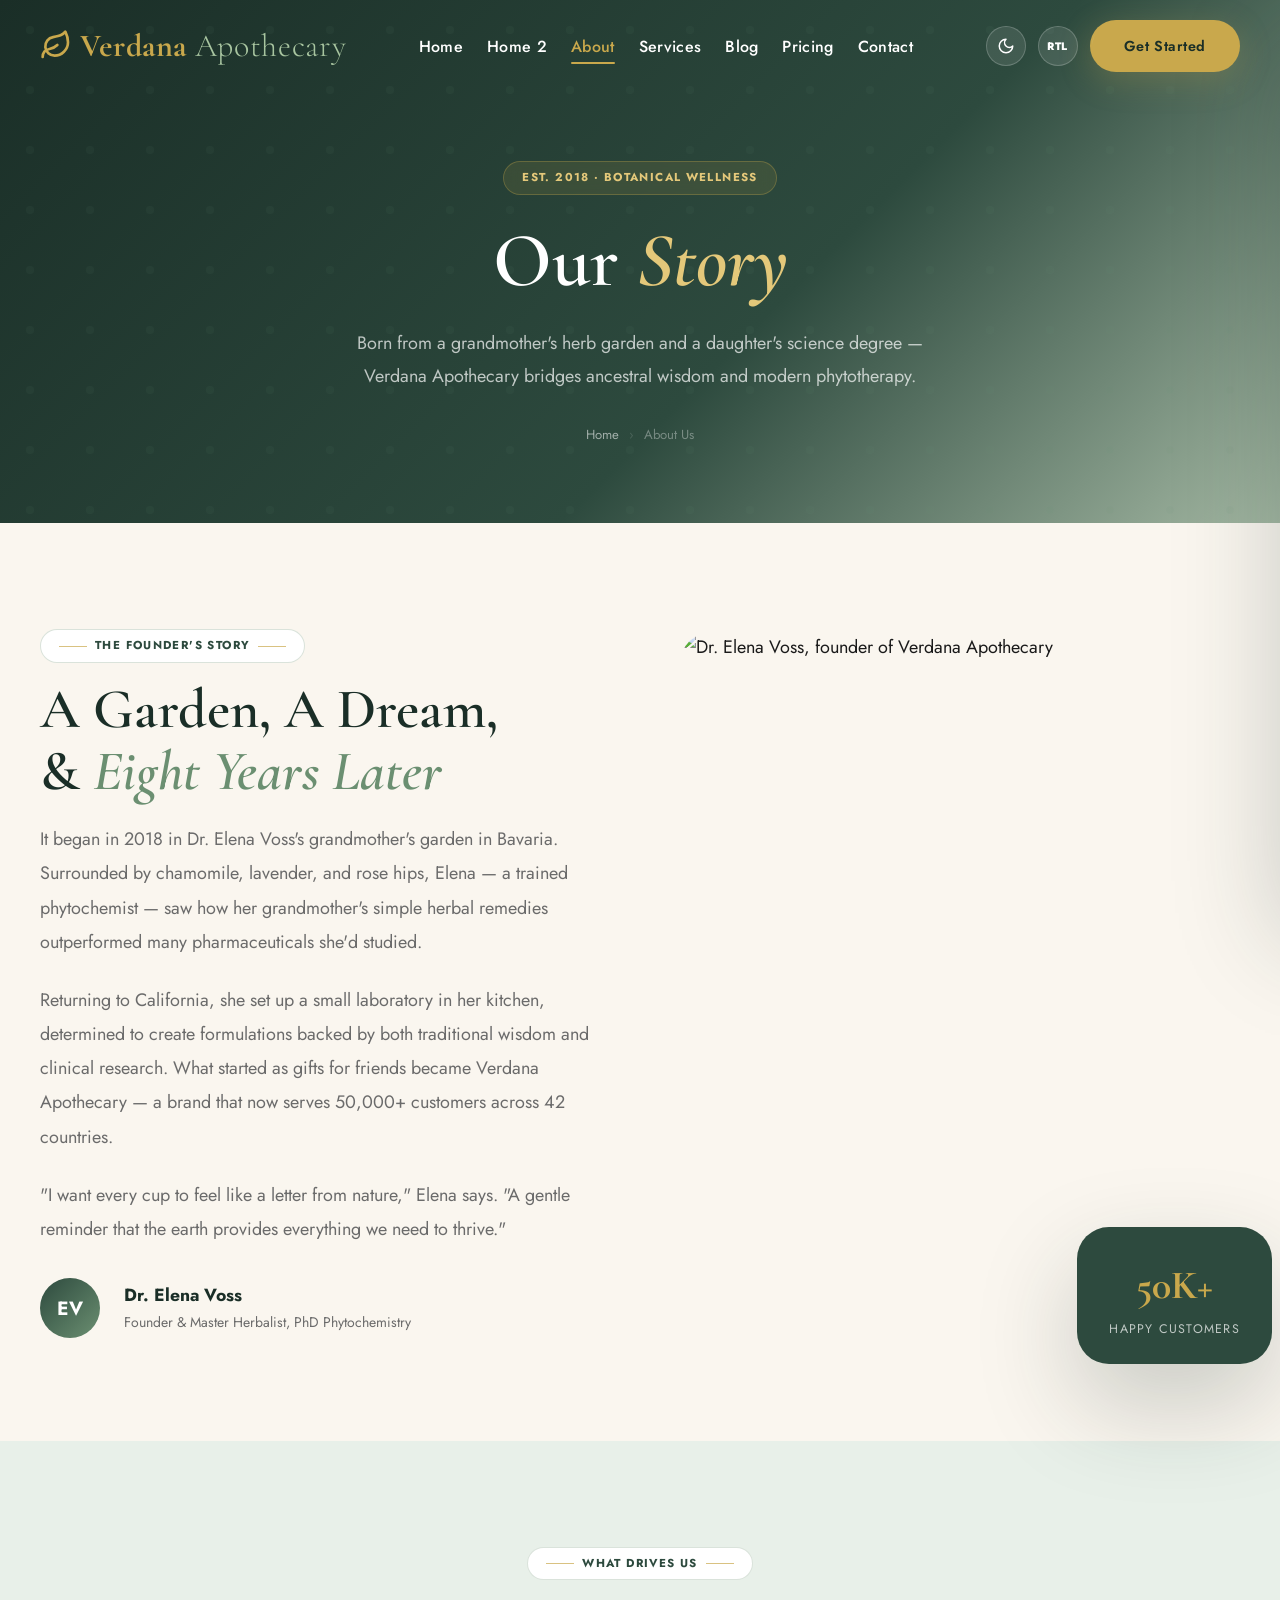
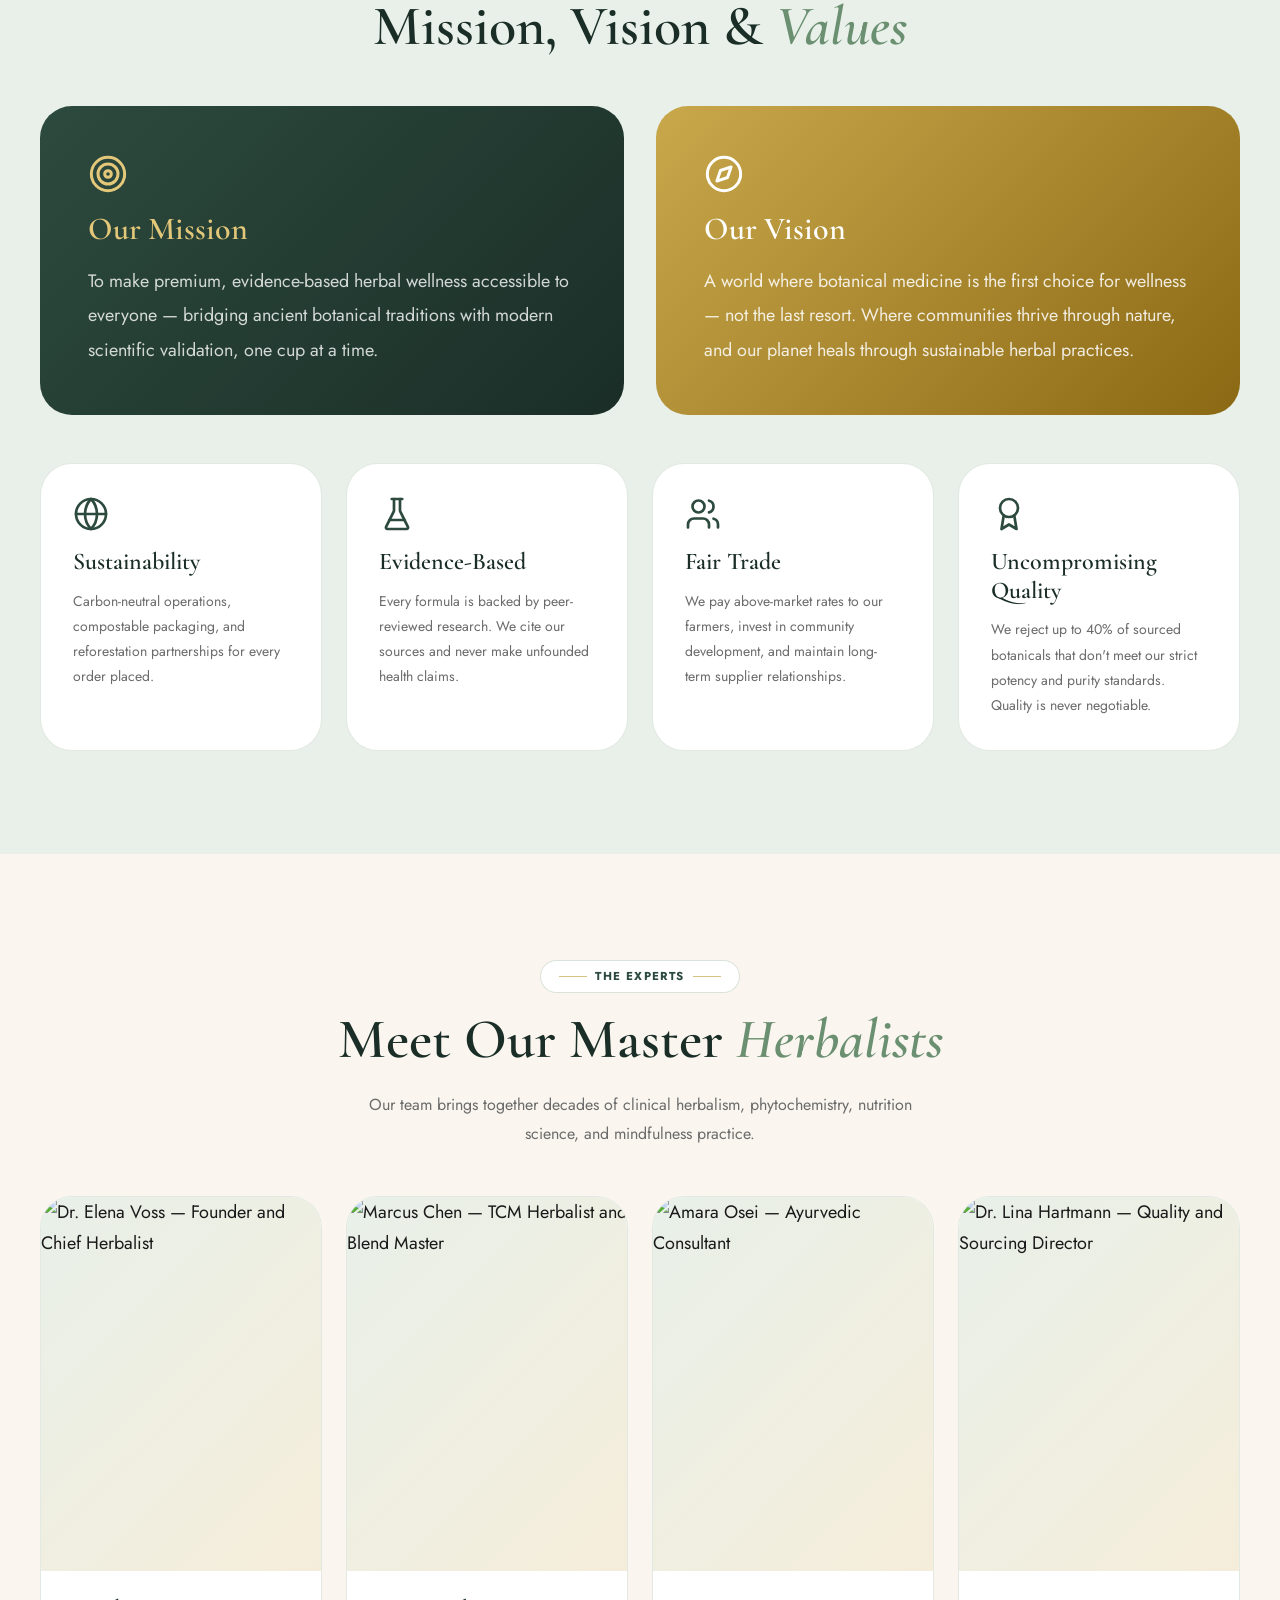
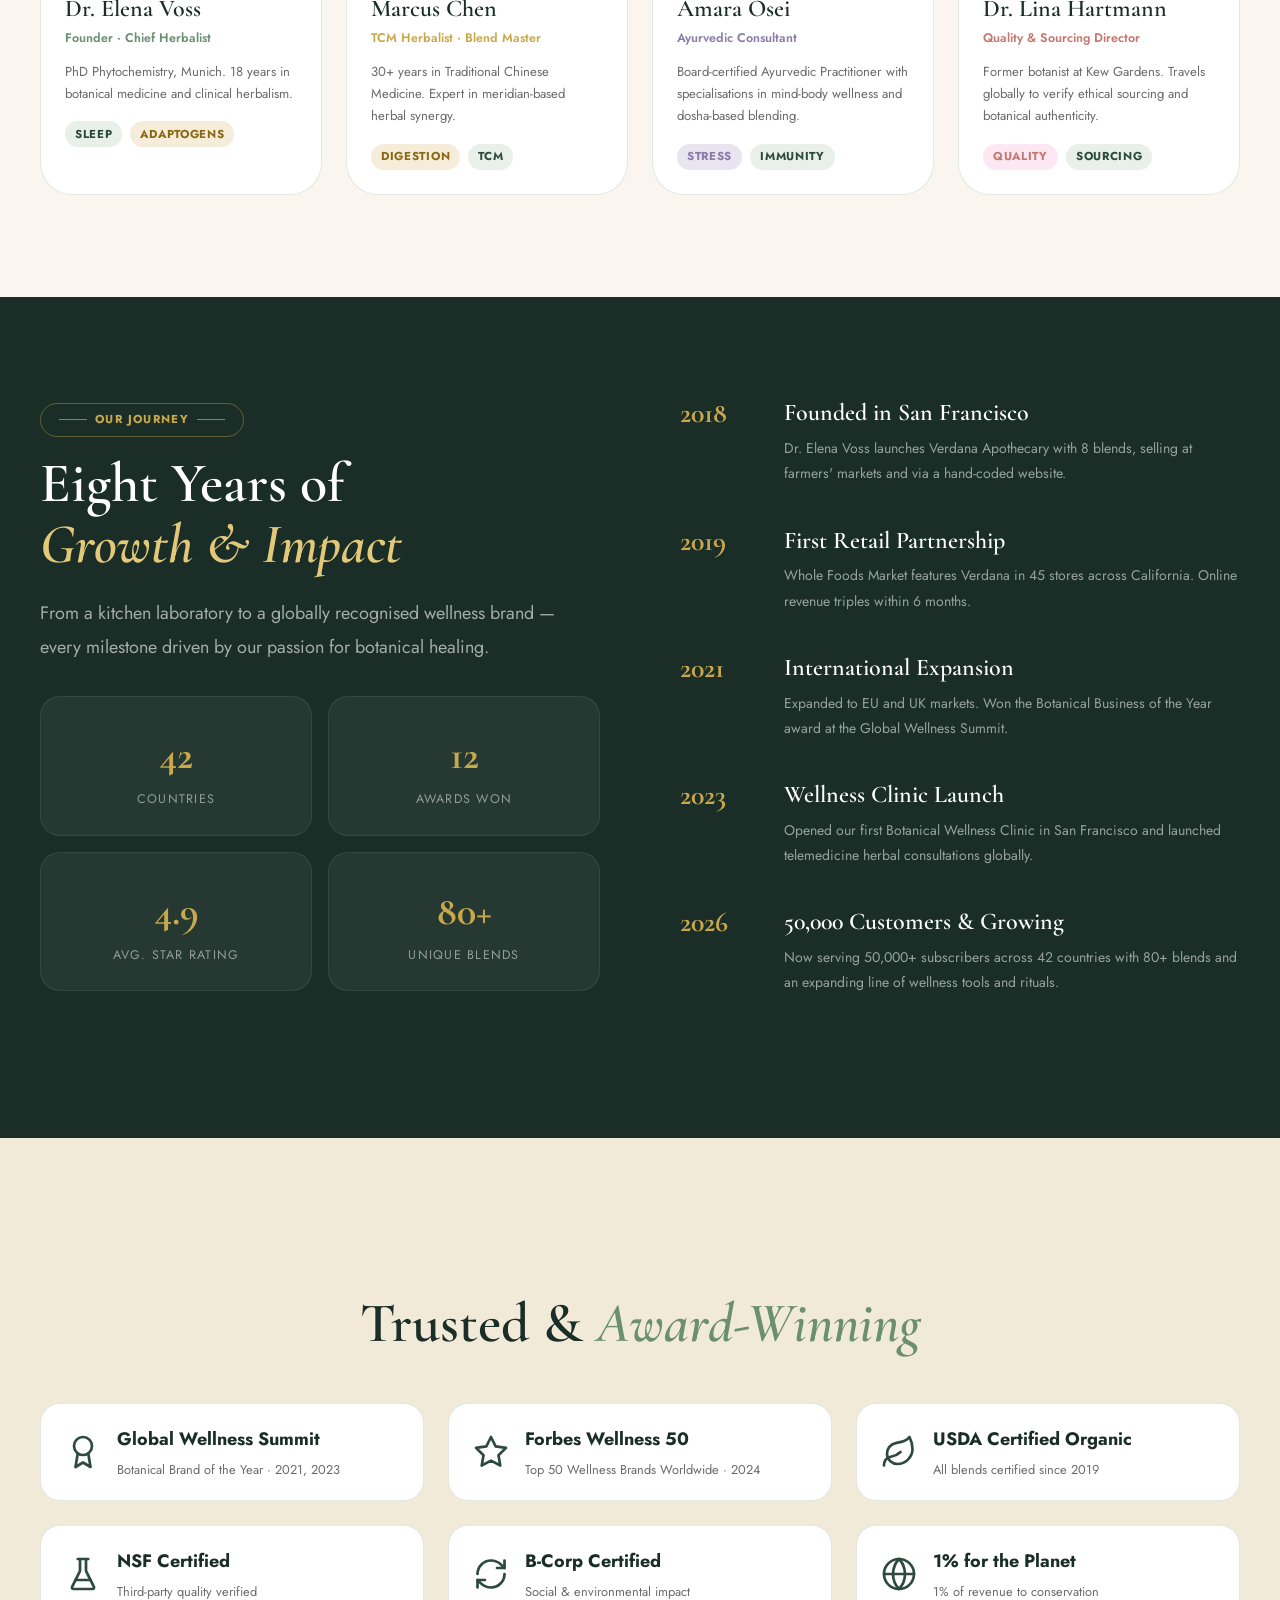
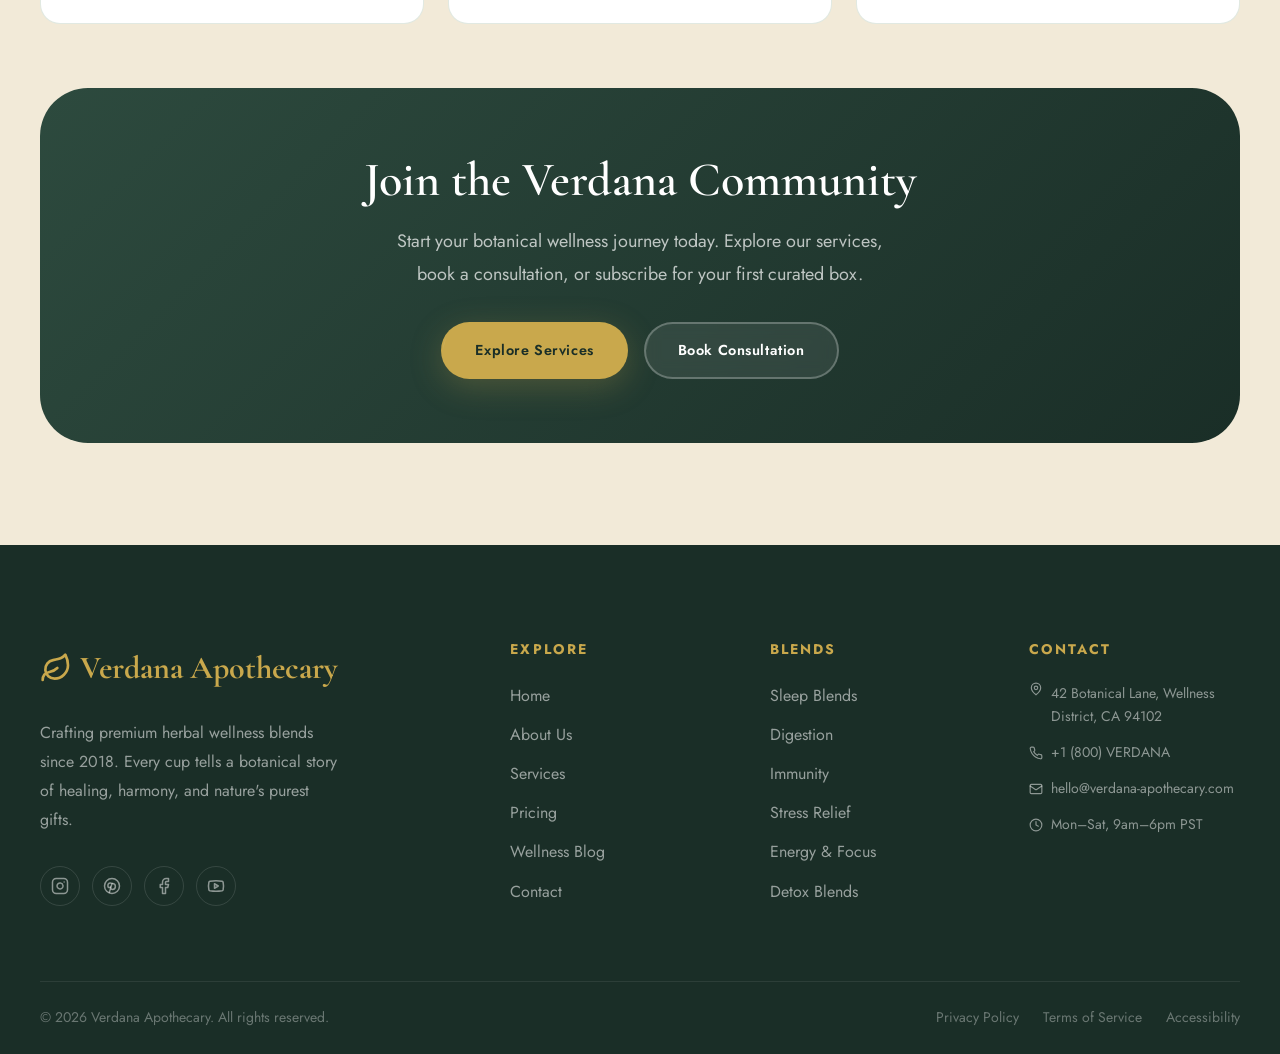
==== about.html @ f1251c32 "first commit" ====
<!DOCTYPE html>
<html lang="en" data-theme="light" dir="ltr">
<head>
  <meta charset="UTF-8" />
  <meta name="viewport" content="width=device-width, initial-scale=1.0" />
  <meta name="description" content="About Verdana Apothecary — Our story, our master herbalists, our mission to bring botanical wellness to every home." />
  <title>About Us — Verdana Apothecary</title>
  <link rel="stylesheet" href="assets/css/main.css" />
  <link rel="icon" href="data:image/svg+xml,%3Csvg xmlns='http://www.w3.org/2000/svg' viewBox='0 0 24 24' fill='none' stroke='%236B8F71' stroke-width='2' stroke-linecap='round' stroke-linejoin='round'%3E%3Cpath d='M11 20A7 7 0 0 1 9.8 6.1C15.5 5 17 4.48 19 2c1 2 2 4.18 2 8 0 5.5-4.78 10-10 10Z'/%3E%3Cpath d='M2 21c0-3 1.85-5.36 5.08-6C9.5 14.52 12 13 13 12'/%3E%3C/svg%3E" />
  <style>
    .team-card{background:var(--bg-card);border-radius:var(--r-xl);overflow:hidden;border:1px solid var(--border-color);transition:all 0.5s ease;}
    .team-card:hover{transform:translateY(-8px);box-shadow:var(--shadow-xl);}
    .team-img{width:100%;aspect-ratio:3/4;object-fit:cover;object-position:top;transition:transform 0.7s ease;background:linear-gradient(135deg,var(--clr-sage-mist),var(--clr-gold-pale));}
    .team-card:hover .team-img{transform:scale(1.04);}
    .award-badge{display:flex;align-items:center;gap:1rem;background:var(--bg-card);border-radius:var(--r-lg);padding:1.25rem 1.5rem;border:1px solid var(--border-color);transition:all 0.3s;}
    .award-badge:hover{border-color:var(--clr-gold);box-shadow:var(--shadow-sm);}
    .timeline-item{display:grid;grid-template-columns:80px 1fr;gap:1.5rem;margin-bottom:2.5rem;align-items:start;}
    .timeline-year{font-family:var(--ff-heading);font-size:1.75rem;font-weight:700;color:var(--clr-gold);line-height:1;}
    .timeline-dot{width:12px;height:12px;border-radius:50%;background:var(--clr-sage);margin-top:0.5rem;flex-shrink:0;}
    .value-card{padding:2rem;border-radius:var(--r-xl);border:1px solid var(--border-color);transition:all 0.4s;background:var(--bg-card);}
    .value-card:hover{border-color:var(--clr-sage);transform:translateY(-4px);box-shadow:var(--shadow-md);}
    .skill-bar-label{display:flex;justify-content:space-between;font-size:0.8rem;font-weight:600;margin-bottom:0.375rem;}
  </style>
</head>
<body>
<div id="navbar-placeholder"></div>

<!-- ═══════════════════════════════════════════
  SECTION 1: PAGE HERO
═══════════════════════════════════════════ -->
<section class="page-hero" aria-label="About us hero">
  <div style="position:absolute;inset:0;background-image:url('https://images.unsplash.com/photo-1441974231531-c6227db76b6e?auto=format&fit=crop&w=1600&q=80');background-size:cover;background-position:center;opacity:0.12;"></div>
  <div class="container" style="position:relative;z-index:1;">
    <div class="hero-badge" style="justify-content:center;margin-bottom:1.5rem;" data-aos>Est. 2018 · Botanical Wellness</div>
    <h1 data-aos data-aos-delay="100">Our <em style="color:var(--clr-gold-light);">Story</em></h1>
    <p style="color:rgba(255,255,255,0.7);max-width:580px;margin:1.5rem auto 0;line-height:1.8;" data-aos data-aos-delay="200">
      Born from a grandmother's herb garden and a daughter's science degree — Verdana Apothecary bridges ancestral wisdom and modern phytotherapy.
    </p>
    <div class="breadcrumb" style="margin-top:2rem;" data-aos data-aos-delay="300">
      <a href="index.html">Home</a>
      <span class="breadcrumb-sep">About Us</span>
    </div>
  </div>
</section>

<!-- ═══════════════════════════════════════════
  SECTION 2: FOUNDER STORY
═══════════════════════════════════════════ -->
<section class="section bg-primary" aria-labelledby="founder-heading">
  <div class="container">
    <div style="display:grid;grid-template-columns:1fr 1fr;gap:5rem;align-items:center;">
      <div data-aos="fade-right">
        <div class="section-label">The Founder's Story</div>
        <h2 class="section-title" id="founder-heading">A Garden, A Dream,<br/>&amp; <em>Eight Years Later</em></h2>
        <p style="color:var(--text-secondary);line-height:1.9;margin-bottom:1.5rem;">
          It began in 2018 in Dr. Elena Voss's grandmother's garden in Bavaria. Surrounded by chamomile, lavender, and rose hips, Elena — a trained phytochemist — saw how her grandmother's simple herbal remedies outperformed many pharmaceuticals she'd studied.
        </p>
        <p style="color:var(--text-secondary);line-height:1.9;margin-bottom:1.5rem;">
          Returning to California, she set up a small laboratory in her kitchen, determined to create formulations backed by both traditional wisdom and clinical research. What started as gifts for friends became Verdana Apothecary — a brand that now serves 50,000+ customers across 42 countries.
        </p>
        <p style="color:var(--text-secondary);line-height:1.9;margin-bottom:2rem;">
          "I want every cup to feel like a letter from nature," Elena says. "A gentle reminder that the earth provides everything we need to thrive."
        </p>
        <div style="display:flex;align-items:center;gap:1.5rem;">
          <div style="width:60px;height:60px;border-radius:50%;background:linear-gradient(135deg,var(--clr-forest),var(--clr-sage));display:flex;align-items:center;justify-content:center;color:#fff;font-weight:700;font-size:1.2rem;flex-shrink:0;">EV</div>
          <div>
            <div style="font-weight:700;font-size:1.1rem;color:var(--text-heading);">Dr. Elena Voss</div>
            <div style="font-size:0.875rem;color:var(--text-secondary);">Founder & Master Herbalist, PhD Phytochemistry</div>
          </div>
        </div>
      </div>
      <div data-aos="fade-left">
        <div style="position:relative;">
          <div class="img-wrapper" style="border-radius:var(--r-xl);aspect-ratio:4/5;overflow:hidden;">
            <img src="https://images.unsplash.com/photo-1464226184884-fa280b87c399?auto=format&fit=crop&w=1000&q=80" alt="Dr. Elena Voss, founder of Verdana Apothecary" style="width:100%;height:100%;object-fit:cover;" loading="lazy" />
          </div>
          <div style="position:absolute;bottom:-2rem;right:-2rem;background:var(--clr-forest);color:#fff;border-radius:var(--r-xl);padding:1.5rem 2rem;box-shadow:var(--shadow-xl);text-align:center;">
            <div style="font-family:var(--ff-heading);font-size:2.5rem;font-weight:700;color:var(--clr-gold);">50K+</div>
            <div style="font-size:0.78rem;letter-spacing:0.1em;text-transform:uppercase;color:rgba(255,255,255,0.7);">Happy Customers</div>
          </div>
        </div>
      </div>
    </div>
  </div>
</section>

<!-- ═══════════════════════════════════════════
  SECTION 3: MISSION, VISION & VALUES
═══════════════════════════════════════════ -->
<section class="section" style="background:var(--clr-sage-mist);" aria-label="Mission vision values">
  <div class="container">
    <div class="text-center mb-12">
      <div class="section-label mx-auto" data-aos>What Drives Us</div>
      <h2 class="section-title" data-aos data-aos-delay="100">Mission, Vision &amp; <em>Values</em></h2>
    </div>
    <div style="display:grid;grid-template-columns:1fr 1fr;gap:2rem;margin-bottom:3rem;">
      <div style="background:linear-gradient(135deg,var(--clr-forest),var(--clr-forest-deep));border-radius:var(--r-xl);padding:3rem;color:#fff;" data-aos="fade-right">
        <div class="award-icon" style="color:var(--clr-gold-light);margin-bottom:1rem;"><svg viewBox="0 0 24 24" fill="none" stroke="currentColor" stroke-width="1.8" stroke-linecap="round" stroke-linejoin="round" aria-hidden="true" style="width:40px;height:40px;"><circle cx="12" cy="12" r="10"/><circle cx="12" cy="12" r="6"/><circle cx="12" cy="12" r="2"/></svg></div>
        <h4 style="color:var(--clr-gold-light);margin-bottom:1rem;">Our Mission</h4>
        <p style="color:rgba(255,255,255,0.8);line-height:1.9;">To make premium, evidence-based herbal wellness accessible to everyone — bridging ancient botanical traditions with modern scientific validation, one cup at a time.</p>
      </div>
      <div style="background:linear-gradient(135deg,var(--clr-gold),var(--clr-earth));border-radius:var(--r-xl);padding:3rem;color:#fff;" data-aos="fade-left">
        <div class="award-icon" style="color:#fff;margin-bottom:1rem;"><svg viewBox="0 0 24 24" fill="none" stroke="currentColor" stroke-width="1.8" stroke-linecap="round" stroke-linejoin="round" aria-hidden="true" style="width:40px;height:40px;"><circle cx="12" cy="12" r="10"/><polygon points="16.24 7.76 14.12 14.12 7.76 16.24 9.88 9.88 16.24 7.76"/></svg></div>
        <h4 style="color:#fff;margin-bottom:1rem;">Our Vision</h4>
        <p style="color:rgba(255,255,255,0.85);line-height:1.9;">A world where botanical medicine is the first choice for wellness — not the last resort. Where communities thrive through nature, and our planet heals through sustainable herbal practices.</p>
      </div>
    </div>
    <div style="display:grid;grid-template-columns:repeat(4,1fr);gap:1.5rem;">
      <div class="value-card" data-aos data-aos-delay="100">
        <div class="value-icon" style="margin-bottom:1rem;"><svg viewBox="0 0 24 24" fill="none" stroke="currentColor" stroke-width="1.8" stroke-linecap="round" stroke-linejoin="round" aria-hidden="true" style="width:36px;height:36px;"><circle cx="12" cy="12" r="10"/><path d="M12 2a14.5 14.5 0 0 0 0 20 14.5 14.5 0 0 0 0-20"/><path d="M2 12h20"/></svg></div>
        <h5 style="margin-bottom:0.75rem;">Sustainability</h5>
        <p style="font-size:0.875rem;color:var(--text-secondary);line-height:1.8;">Carbon-neutral operations, compostable packaging, and reforestation partnerships for every order placed.</p>
      </div>
      <div class="value-card" data-aos data-aos-delay="200">
        <div class="value-icon" style="margin-bottom:1rem;"><svg viewBox="0 0 24 24" fill="none" stroke="currentColor" stroke-width="1.8" stroke-linecap="round" stroke-linejoin="round" aria-hidden="true" style="width:36px;height:36px;"><path d="M10 2v7.527a2 2 0 0 1-.211.896L4.72 20.55a1 1 0 0 0 .9 1.45h12.76a1 1 0 0 0 .9-1.45l-5.069-10.127A2 2 0 0 1 14 9.527V2"/><path d="M8.5 2h7"/><path d="M7 16h10"/></svg></div>
        <h5 style="margin-bottom:0.75rem;">Evidence-Based</h5>
        <p style="font-size:0.875rem;color:var(--text-secondary);line-height:1.8;">Every formula is backed by peer-reviewed research. We cite our sources and never make unfounded health claims.</p>
      </div>
      <div class="value-card" data-aos data-aos-delay="300">
        <div class="value-icon" style="margin-bottom:1rem;"><svg viewBox="0 0 24 24" fill="none" stroke="currentColor" stroke-width="1.8" stroke-linecap="round" stroke-linejoin="round" aria-hidden="true" style="width:36px;height:36px;"><path d="M16 21v-2a4 4 0 0 0-4-4H6a4 4 0 0 0-4 4v2"/><circle cx="9" cy="7" r="4"/><path d="M22 21v-2a4 4 0 0 0-3-3.87"/><path d="M16 3.13a4 4 0 0 1 0 7.75"/></svg></div>
        <h5 style="margin-bottom:0.75rem;">Fair Trade</h5>
        <p style="font-size:0.875rem;color:var(--text-secondary);line-height:1.8;">We pay above-market rates to our farmers, invest in community development, and maintain long-term supplier relationships.</p>
      </div>
      <div class="value-card" data-aos data-aos-delay="400">
        <div class="value-icon" style="margin-bottom:1rem;"><svg viewBox="0 0 24 24" fill="none" stroke="currentColor" stroke-width="1.8" stroke-linecap="round" stroke-linejoin="round" aria-hidden="true" style="width:36px;height:36px;"><circle cx="12" cy="8" r="6"/><path d="M15.477 12.89 17 22l-5-3-5 3 1.523-9.11"/></svg></div>
        <h5 style="margin-bottom:0.75rem;">Uncompromising Quality</h5>
        <p style="font-size:0.875rem;color:var(--text-secondary);line-height:1.8;">We reject up to 40% of sourced botanicals that don't meet our strict potency and purity standards. Quality is never negotiable.</p>
      </div>
    </div>
  </div>
</section>

<!-- ═══════════════════════════════════════════
  SECTION 4: TEAM
═══════════════════════════════════════════ -->
<section class="section bg-primary" aria-label="Our expert team">
  <div class="container">
    <div class="text-center mb-12">
      <div class="section-label mx-auto" data-aos>The Experts</div>
      <h2 class="section-title" data-aos data-aos-delay="100">Meet Our Master <em>Herbalists</em></h2>
      <p class="section-subtitle mx-auto text-center" data-aos data-aos-delay="200">Our team brings together decades of clinical herbalism, phytochemistry, nutrition science, and mindfulness practice.</p>
    </div>
    <div style="display:grid;grid-template-columns:repeat(4,1fr);gap:1.5rem;">
      <article class="team-card" data-aos data-aos-delay="100">
        <img class="team-img" src="https://images.unsplash.com/photo-1580489944761-15a19d654956?auto=format&fit=crop&w=600&q=80" alt="Dr. Elena Voss — Founder and Chief Herbalist" loading="lazy" />
        <div style="padding:1.5rem;">
          <h5 style="margin-bottom:0.25rem;">Dr. Elena Voss</h5>
          <div style="font-size:0.78rem;color:var(--clr-sage);font-weight:600;margin-bottom:0.75rem;">Founder · Chief Herbalist</div>
          <p style="font-size:0.82rem;color:var(--text-secondary);line-height:1.7;">PhD Phytochemistry, Munich. 18 years in botanical medicine and clinical herbalism.</p>
          <div style="display:flex;gap:0.5rem;margin-top:1rem;">
            <span class="badge badge-sage">Sleep</span>
            <span class="badge badge-gold">Adaptogens</span>
          </div>
        </div>
      </article>
      <article class="team-card" data-aos data-aos-delay="200">
        <img class="team-img" src="https://images.unsplash.com/photo-1507003211169-0a1dd7228f2d?auto=format&fit=crop&w=600&q=80" alt="Marcus Chen — TCM Herbalist and Blend Master" loading="lazy" />
        <div style="padding:1.5rem;">
          <h5 style="margin-bottom:0.25rem;">Marcus Chen</h5>
          <div style="font-size:0.78rem;color:var(--clr-gold);font-weight:600;margin-bottom:0.75rem;">TCM Herbalist · Blend Master</div>
          <p style="font-size:0.82rem;color:var(--text-secondary);line-height:1.7;">30+ years in Traditional Chinese Medicine. Expert in meridian-based herbal synergy.</p>
          <div style="display:flex;gap:0.5rem;margin-top:1rem;">
            <span class="badge badge-gold">Digestion</span>
            <span class="badge badge-sage">TCM</span>
          </div>
        </div>
      </article>
      <article class="team-card" data-aos data-aos-delay="300">
        <img class="team-img" src="https://images.unsplash.com/photo-1531123897727-8f129e1688ce?auto=format&fit=crop&w=600&q=80" alt="Amara Osei — Ayurvedic Consultant" loading="lazy" />
        <div style="padding:1.5rem;">
          <h5 style="margin-bottom:0.25rem;">Amara Osei</h5>
          <div style="font-size:0.78rem;color:var(--clr-lavender);font-weight:600;margin-bottom:0.75rem;">Ayurvedic Consultant</div>
          <p style="font-size:0.82rem;color:var(--text-secondary);line-height:1.7;">Board-certified Ayurvedic Practitioner with specialisations in mind-body wellness and dosha-based blending.</p>
          <div style="display:flex;gap:0.5rem;margin-top:1rem;">
            <span class="badge badge-lavender">Stress</span>
            <span class="badge badge-sage">Immunity</span>
          </div>
        </div>
      </article>
      <article class="team-card" data-aos data-aos-delay="400">
        <img class="team-img" src="https://images.unsplash.com/photo-1573497019940-1c28c88b4f3e?auto=format&fit=crop&w=600&q=80" alt="Dr. Lina Hartmann — Quality and Sourcing Director" loading="lazy" />
        <div style="padding:1.5rem;">
          <h5 style="margin-bottom:0.25rem;">Dr. Lina Hartmann</h5>
          <div style="font-size:0.78rem;color:var(--clr-rose);font-weight:600;margin-bottom:0.75rem;">Quality &amp; Sourcing Director</div>
          <p style="font-size:0.82rem;color:var(--text-secondary);line-height:1.7;">Former botanist at Kew Gardens. Travels globally to verify ethical sourcing and botanical authenticity.</p>
          <div style="display:flex;gap:0.5rem;margin-top:1rem;">
            <span class="badge badge-rose">Quality</span>
            <span class="badge badge-sage">Sourcing</span>
          </div>
        </div>
      </article>
    </div>
  </div>
</section>

<!-- ═══════════════════════════════════════════
  SECTION 5: TIMELINE
═══════════════════════════════════════════ -->
<section class="section" style="background:var(--clr-forest-deep);" aria-label="Company timeline">
  <div class="container">
    <div style="display:grid;grid-template-columns:1fr 1fr;gap:5rem;align-items:start;">
      <div>
        <div class="section-label" style="color:var(--clr-gold);" data-aos>Our Journey</div>
        <h2 class="section-title" style="color:#fff;" data-aos data-aos-delay="100">Eight Years of<br/><em style="color:var(--clr-gold-light);">Growth &amp; Impact</em></h2>
        <p style="color:rgba(255,255,255,0.6);line-height:1.9;margin-bottom:2rem;" data-aos data-aos-delay="200">From a kitchen laboratory to a globally recognised wellness brand — every milestone driven by our passion for botanical healing.</p>
        <div style="display:grid;grid-template-columns:1fr 1fr;gap:1rem;" data-aos data-aos-delay="300">
          <div style="text-align:center;background:rgba(255,255,255,0.05);border:1px solid rgba(255,255,255,0.08);border-radius:var(--r-lg);padding:1.5rem;">
            <div style="font-family:var(--ff-heading);font-size:2.5rem;color:var(--clr-gold);font-weight:700;">42</div>
            <div style="font-size:0.78rem;color:rgba(255,255,255,0.5);letter-spacing:0.1em;text-transform:uppercase;">Countries</div>
          </div>
          <div style="text-align:center;background:rgba(255,255,255,0.05);border:1px solid rgba(255,255,255,0.08);border-radius:var(--r-lg);padding:1.5rem;">
            <div style="font-family:var(--ff-heading);font-size:2.5rem;color:var(--clr-gold);font-weight:700;">12</div>
            <div style="font-size:0.78rem;color:rgba(255,255,255,0.5);letter-spacing:0.1em;text-transform:uppercase;">Awards Won</div>
          </div>
          <div style="text-align:center;background:rgba(255,255,255,0.05);border:1px solid rgba(255,255,255,0.08);border-radius:var(--r-lg);padding:1.5rem;">
            <div style="font-family:var(--ff-heading);font-size:2.5rem;color:var(--clr-gold);font-weight:700;">4.9</div>
            <div style="font-size:0.78rem;color:rgba(255,255,255,0.5);letter-spacing:0.1em;text-transform:uppercase;">Avg. Star Rating</div>
          </div>
          <div style="text-align:center;background:rgba(255,255,255,0.05);border:1px solid rgba(255,255,255,0.08);border-radius:var(--r-lg);padding:1.5rem;">
            <div style="font-family:var(--ff-heading);font-size:2.5rem;color:var(--clr-gold);font-weight:700;">80+</div>
            <div style="font-size:0.78rem;color:rgba(255,255,255,0.5);letter-spacing:0.1em;text-transform:uppercase;">Unique Blends</div>
          </div>
        </div>
      </div>
      <div data-aos="fade-left">
        <div class="timeline-item">
          <div><div class="timeline-year">2018</div></div>
          <div>
            <h5 style="color:#fff;margin-bottom:0.5rem;">Founded in San Francisco</h5>
            <p style="font-size:0.875rem;color:rgba(255,255,255,0.55);line-height:1.8;">Dr. Elena Voss launches Verdana Apothecary with 8 blends, selling at farmers' markets and via a hand-coded website.</p>
          </div>
        </div>
        <div class="timeline-item">
          <div><div class="timeline-year">2019</div></div>
          <div>
            <h5 style="color:#fff;margin-bottom:0.5rem;">First Retail Partnership</h5>
            <p style="font-size:0.875rem;color:rgba(255,255,255,0.55);line-height:1.8;">Whole Foods Market features Verdana in 45 stores across California. Online revenue triples within 6 months.</p>
          </div>
        </div>
        <div class="timeline-item">
          <div><div class="timeline-year">2021</div></div>
          <div>
            <h5 style="color:#fff;margin-bottom:0.5rem;">International Expansion</h5>
            <p style="font-size:0.875rem;color:rgba(255,255,255,0.55);line-height:1.8;">Expanded to EU and UK markets. Won the Botanical Business of the Year award at the Global Wellness Summit.</p>
          </div>
        </div>
        <div class="timeline-item">
          <div><div class="timeline-year">2023</div></div>
          <div>
            <h5 style="color:#fff;margin-bottom:0.5rem;">Wellness Clinic Launch</h5>
            <p style="font-size:0.875rem;color:rgba(255,255,255,0.55);line-height:1.8;">Opened our first Botanical Wellness Clinic in San Francisco and launched telemedicine herbal consultations globally.</p>
          </div>
        </div>
        <div class="timeline-item">
          <div><div class="timeline-year">2026</div></div>
          <div>
            <h5 style="color:#fff;margin-bottom:0.5rem;">50,000 Customers &amp; Growing</h5>
            <p style="font-size:0.875rem;color:rgba(255,255,255,0.55);line-height:1.8;">Now serving 50,000+ subscribers across 42 countries with 80+ blends and an expanding line of wellness tools and rituals.</p>
          </div>
        </div>
      </div>
    </div>
  </div>
</section>

<!-- ═══════════════════════════════════════════
  SECTION 6: AWARDS + CTA
═══════════════════════════════════════════ -->
<section class="section" style="background:var(--bg-secondary);" aria-label="Awards and call to action">
  <div class="container">
    <div class="text-center mb-12">
      <div class="section-label mx-auto" data-aos>Recognition</div>
      <h2 class="section-title" data-aos data-aos-delay="100">Trusted &amp; <em>Award-Winning</em></h2>
    </div>
    <div style="display:grid;grid-template-columns:repeat(3,1fr);gap:1.5rem;margin-bottom:4rem;">
      <div class="award-badge" data-aos data-aos-delay="100">
        <div class="award-icon" style="flex-shrink:0;"><svg viewBox="0 0 24 24" fill="none" stroke="currentColor" stroke-width="1.8" stroke-linecap="round" stroke-linejoin="round" aria-hidden="true"><circle cx="12" cy="8" r="6"/><path d="M15.477 12.89 17 22l-5-3-5 3 1.523-9.11"/></svg></div>
        <div>
          <div style="font-weight:700;color:var(--text-heading);margin-bottom:0.25rem;">Global Wellness Summit</div>
          <div style="font-size:0.8rem;color:var(--text-secondary);">Botanical Brand of the Year · 2021, 2023</div>
        </div>
      </div>
      <div class="award-badge" data-aos data-aos-delay="200">
        <div class="award-icon" style="flex-shrink:0;"><svg viewBox="0 0 24 24" fill="none" stroke="currentColor" stroke-width="1.8" stroke-linecap="round" stroke-linejoin="round" aria-hidden="true"><polygon points="12 2 15.09 8.26 22 9.27 17 14.14 18.18 21.02 12 17.77 5.82 21.02 7 14.14 2 9.27 8.91 8.26 12 2"/></svg></div>
        <div>
          <div style="font-weight:700;color:var(--text-heading);margin-bottom:0.25rem;">Forbes Wellness 50</div>
          <div style="font-size:0.8rem;color:var(--text-secondary);">Top 50 Wellness Brands Worldwide · 2024</div>
        </div>
      </div>
      <div class="award-badge" data-aos data-aos-delay="300">
        <div class="award-icon" style="flex-shrink:0;"><svg viewBox="0 0 24 24" fill="none" stroke="currentColor" stroke-width="1.8" stroke-linecap="round" stroke-linejoin="round" aria-hidden="true"><path d="M11 20A7 7 0 0 1 9.8 6.1C15.5 5 17 4.48 19 2c1 2 2 4.18 2 8 0 5.5-4.78 10-10 10Z"/><path d="M2 21c0-3 1.85-5.36 5.08-6C9.5 14.52 12 13 13 12"/></svg></div>
        <div>
          <div style="font-weight:700;color:var(--text-heading);margin-bottom:0.25rem;">USDA Certified Organic</div>
          <div style="font-size:0.8rem;color:var(--text-secondary);">All blends certified since 2019</div>
        </div>
      </div>
      <div class="award-badge" data-aos data-aos-delay="100">
        <div class="award-icon" style="flex-shrink:0;"><svg viewBox="0 0 24 24" fill="none" stroke="currentColor" stroke-width="1.8" stroke-linecap="round" stroke-linejoin="round" aria-hidden="true"><path d="M10 2v7.527a2 2 0 0 1-.211.896L4.72 20.55a1 1 0 0 0 .9 1.45h12.76a1 1 0 0 0 .9-1.45l-5.069-10.127A2 2 0 0 1 14 9.527V2"/><path d="M8.5 2h7"/><path d="M7 16h10"/></svg></div>
        <div>
          <div style="font-weight:700;color:var(--text-heading);margin-bottom:0.25rem;">NSF Certified</div>
          <div style="font-size:0.8rem;color:var(--text-secondary);">Third-party quality verified</div>
        </div>
      </div>
      <div class="award-badge" data-aos data-aos-delay="200">
        <div class="award-icon" style="flex-shrink:0;"><svg viewBox="0 0 24 24" fill="none" stroke="currentColor" stroke-width="1.8" stroke-linecap="round" stroke-linejoin="round" aria-hidden="true"><path d="M3 12a9 9 0 0 1 9-9 9.75 9.75 0 0 1 6.74 2.74L21 8"/><path d="M21 3v5h-5"/><path d="M21 12a9 9 0 0 1-9 9 9.75 9.75 0 0 1-6.74-2.74L3 16"/><path d="M8 16H3v5"/></svg></div>
        <div>
          <div style="font-weight:700;color:var(--text-heading);margin-bottom:0.25rem;">B-Corp Certified</div>
          <div style="font-size:0.8rem;color:var(--text-secondary);">Social &amp; environmental impact</div>
        </div>
      </div>
      <div class="award-badge" data-aos data-aos-delay="300">
        <div class="award-icon" style="flex-shrink:0;"><svg viewBox="0 0 24 24" fill="none" stroke="currentColor" stroke-width="1.8" stroke-linecap="round" stroke-linejoin="round" aria-hidden="true"><circle cx="12" cy="12" r="10"/><path d="M12 2a14.5 14.5 0 0 0 0 20 14.5 14.5 0 0 0 0-20"/><path d="M2 12h20"/></svg></div>
        <div>
          <div style="font-weight:700;color:var(--text-heading);margin-bottom:0.25rem;">1% for the Planet</div>
          <div style="font-size:0.8rem;color:var(--text-secondary);">1% of revenue to conservation</div>
        </div>
      </div>
    </div>
    <div style="background:linear-gradient(135deg,var(--clr-forest),var(--clr-forest-deep));border-radius:var(--r-2xl);padding:clamp(2.5rem,5vw,4rem);text-align:center;color:#fff;" data-aos>
      <h2 style="font-family:var(--ff-heading);font-size:clamp(1.8rem,4vw,3rem);color:#fff;margin-bottom:1rem;">Join the Verdana Community</h2>
      <p style="color:rgba(255,255,255,0.7);max-width:520px;margin:0 auto 2rem;line-height:1.8;">Start your botanical wellness journey today. Explore our services, book a consultation, or subscribe for your first curated box.</p>
      <div style="display:flex;gap:1rem;justify-content:center;flex-wrap:wrap;">
        <a href="services.html" class="btn btn-gold btn-lg">Explore Services</a>
        <a href="contact.html"  class="btn btn-ghost btn-lg">Book Consultation</a>
      </div>
    </div>
  </div>
</section>

<div id="footer-placeholder"></div>
<script src="assets/js/components.js"></script>
<script src="assets/js/main.js"></script>
<style>
  @media(max-width:768px){
    [style*="grid-template-columns:1fr 1fr"],[style*="grid-template-columns:repeat(4"],[style*="grid-template-columns:repeat(3"]{display:block!important;}
    [style*="grid-template-columns:1fr 1fr"]>div,[style*="grid-template-columns:repeat(4"]>div,[style*="grid-template-columns:repeat(3"]>div,[style*="grid-template-columns:repeat(4"]>article{margin-bottom:1.5rem;}
    [style*="grid-template-columns:1fr 1fr"]>:last-child,[style*="grid-template-columns:repeat(4"]>:last-child,[style*="grid-template-columns:repeat(3"]>:last-child{margin-bottom:0;}
  }
</style>
</body>
</html>
---- assets/css/main.css ----
/* ============================================================
   VERDANA APOTHECARY — Global Design System
   Organic Luxury · Botanical · Calm · Modern · Elegant
   ============================================================ */

@import url('https://fonts.googleapis.com/css2?family=Cormorant+Garamond:ital,wght@0,300;0,400;0,500;0,600;0,700;1,300;1,400;1,500&family=Jost:wght@300;400;500;600;700&family=Playfair+Display:ital,wght@0,400;0,600;0,700;1,400;1,600&display=swap');

/* ─── CSS VARIABLES ─── */
:root {
  /* Brand Colors */
  --clr-forest:      #2D4A3E;
  --clr-forest-deep: #1A2E27;
  --clr-sage:        #6B8F71;
  --clr-sage-light:  #A8C5A0;
  --clr-sage-mist:   #E8F0E9;
  --clr-gold:        #C9A84C;
  --clr-gold-light:  #E4C87A;
  --clr-gold-pale:   #F5EDDA;
  --clr-cream:       #FAF6EF;
  --clr-warm:        #F2EAD8;
  --clr-earth:       #8B6914;
  --clr-lavender:    #8B7BA8;
  --clr-rose:        #C4786E;
  --clr-bark:        #6B4C2A;

  /* Neutrals */
  --clr-dark:        #1A1A1A;
  --clr-charcoal:    #2C2C2C;
  --clr-mid:         #6B6B6B;
  --clr-light:       #F9F9F7;
  --clr-white:       #FFFFFF;
  --clr-border:      rgba(107,143,113,0.2);

  /* Typography */
  --ff-heading:      'Cormorant Garamond', Georgia, serif;
  --ff-display:      'Playfair Display', Georgia, serif;
  --ff-body:         'Jost', system-ui, sans-serif;

  /* Font Sizes (fluid) */
  --fs-xs:   clamp(0.75rem,  1.5vw, 0.875rem);
  --fs-sm:   clamp(0.875rem, 1.8vw, 1rem);
  --fs-base: clamp(1rem,     2vw,   1.125rem);
  --fs-lg:   clamp(1.125rem, 2.2vw, 1.25rem);
  --fs-xl:   clamp(1.25rem,  2.5vw, 1.5rem);
  --fs-2xl:  clamp(1.5rem,   3vw,   2rem);
  --fs-3xl:  clamp(2rem,     4vw,   3rem);
  --fs-4xl:  clamp(2.5rem,   5vw,   4rem);
  --fs-5xl:  clamp(3rem,     6vw,   5.5rem);

  /* Spacing */
  --sp-1: 0.25rem;  --sp-2: 0.5rem;   --sp-3: 0.75rem;
  --sp-4: 1rem;     --sp-6: 1.5rem;   --sp-8: 2rem;
  --sp-10:2.5rem;   --sp-12:3rem;     --sp-16:4rem;
  --sp-20:5rem;     --sp-24:6rem;     --sp-32:8rem;

  /* Radii */
  --r-sm:  6px;   --r-md:  12px;  --r-lg:  20px;
  --r-xl:  32px;  --r-2xl: 48px;  --r-full:9999px;

  /* Shadows */
  --shadow-sm:  0 2px 8px rgba(29,46,39,0.08);
  --shadow-md:  0 8px 32px rgba(29,46,39,0.12);
  --shadow-lg:  0 20px 60px rgba(29,46,39,0.18);
  --shadow-xl:  0 40px 100px rgba(29,46,39,0.22);
  --shadow-gold:0 8px 32px rgba(201,168,76,0.25);

  /* Transitions */
  --t-fast:   0.15s ease;
  --t-base:   0.3s ease;
  --t-slow:   0.5s cubic-bezier(0.25,0.46,0.45,0.94);
  --t-spring: 0.6s cubic-bezier(0.34,1.56,0.64,1);

  /* Dark Mode Defaults (Light) */
  --bg-primary:    var(--clr-cream);
  --bg-secondary:  var(--clr-warm);
  --bg-card:       var(--clr-white);
  --text-primary:  var(--clr-dark);
  --text-secondary:var(--clr-mid);
  --text-heading:  var(--clr-forest-deep);
  --border-color:  var(--clr-border);
  --navbar-bg:     rgba(250,246,239,0.95);
}

/* Dark Mode */
[data-theme="dark"] {
  --bg-primary:    #0D1B15;
  --bg-secondary:  #162419;
  --bg-card:       #1C2D23;
  --text-primary:  #E8F0E9;
  --text-secondary:#A8C5A0;
  --text-heading:  #F5EDDA;
  --border-color:  rgba(107,143,113,0.15);
  --navbar-bg:     rgba(13,27,21,0.95);
  --clr-cream:     #0D1B15;
  --clr-warm:      #162419;
  --clr-white:     #1C2D23;
  --clr-dark:      #E8F0E9;
  --clr-mid:       #A8C5A0;
  --clr-sage-mist: #1C2D23;
}

/* ─── RESET & BASE ─── */
*, *::before, *::after { box-sizing: border-box; margin: 0; padding: 0; }

html {
  scroll-behavior: smooth;
  font-size: 16px;
  overflow-x: hidden;
}

body {
  font-family: var(--ff-body);
  font-size: var(--fs-base);
  color: var(--text-primary);
  background-color: var(--bg-primary);
  line-height: 1.7;
  transition: background-color var(--t-base), color var(--t-base);
  overflow-x: hidden;
}

img { max-width: 100%; height: auto; display: block; }
a { color: inherit; text-decoration: none; transition: color var(--t-fast); }
ul { list-style: none; }
button { cursor: pointer; border: none; background: none; font-family: inherit; }

/* ─── TYPOGRAPHY ─── */
h1,h2,h3,h4,h5,h6 {
  font-family: var(--ff-heading);
  color: var(--text-heading);
  line-height: 1.2;
  font-weight: 600;
}
h1 { font-size: var(--fs-5xl); }
h2 { font-size: var(--fs-4xl); }
h3 { font-size: var(--fs-3xl); }
h4 { font-size: var(--fs-2xl); }
h5 { font-size: var(--fs-xl); }
h6 { font-size: var(--fs-lg); }

.display-font { font-family: var(--ff-display); }

/* ─── LAYOUT UTILITIES ─── */
.container {
  width: 100%;
  max-width: 1320px;
  margin-inline: auto;
  padding-inline: clamp(1rem, 4vw, 3rem);
}
.container-fluid { width: 100%; padding-inline: clamp(1rem, 3vw, 2rem); }
.section { padding-block: clamp(4rem, 8vw, 7rem); }
.section-sm { padding-block: clamp(2.5rem, 5vw, 4.5rem); }

/* Grid */
.grid { display: grid; }
.g-2 { grid-template-columns: repeat(2, 1fr); gap: var(--sp-8); }
.g-3 { grid-template-columns: repeat(3, 1fr); gap: var(--sp-8); }
.g-4 { grid-template-columns: repeat(4, 1fr); gap: var(--sp-6); }
.g-auto { grid-template-columns: repeat(auto-fit, minmax(280px, 1fr)); gap: var(--sp-8); }

@media (max-width: 992px) {
  .g-3, .g-4 { grid-template-columns: repeat(2, 1fr); }
}
@media (max-width: 640px) {
  .g-2, .g-3, .g-4 { grid-template-columns: 1fr; }
}

/* Flex */
.flex { display: flex; }
.flex-center { display: flex; align-items: center; justify-content: center; }
.flex-between { display: flex; align-items: center; justify-content: space-between; }
.flex-col { display: flex; flex-direction: column; }
.gap-2 { gap: var(--sp-2); } .gap-4 { gap: var(--sp-4); }
.gap-6 { gap: var(--sp-6); } .gap-8 { gap: var(--sp-8); }

/* ─── COLORS & BACKGROUNDS ─── */
.bg-forest    { background-color: var(--clr-forest); }
.bg-sage-mist { background-color: var(--clr-sage-mist); }
.bg-cream     { background-color: var(--clr-cream); }
.bg-gold-pale { background-color: var(--clr-gold-pale); }
.bg-card      { background-color: var(--bg-card); }
.bg-dark      { background-color: var(--clr-forest-deep); }
.bg-primary   { background-color: var(--bg-primary); }

.text-forest   { color: var(--clr-forest); }
.text-gold     { color: var(--clr-gold); }
.text-sage     { color: var(--clr-sage); }
.text-mid      { color: var(--text-secondary); }
.text-white    { color: #fff; }
.text-heading  { color: var(--text-heading); }

/* ─── SECTION LABELS ─── */
.section-label {
  display: inline-flex;
  align-items: center;
  gap: var(--sp-2);
  font-family: var(--ff-body);
  font-size: var(--fs-xs);
  font-weight: 600;
  letter-spacing: 0.15em;
  text-transform: uppercase;
  color: var(--clr-gold);
  margin-bottom: var(--sp-4);
}
.section-label::before,
.section-label::after {
  content: '';
  display: block;
  width: 28px;
  height: 1px;
  background: var(--clr-gold);
  opacity: 0.7;
}

.section-title {
  font-size: clamp(2rem, 4.5vw, 3.5rem);
  font-family: var(--ff-heading);
  color: var(--text-heading);
  line-height: 1.15;
  margin-bottom: var(--sp-6);
}
.section-title em {
  font-style: italic;
  color: var(--clr-sage);
}
.section-subtitle {
  font-size: var(--fs-base);
  color: var(--text-secondary);
  max-width: 640px;
  line-height: 1.8;
}

/* ─── BUTTONS ─── */
.btn {
  display: inline-flex;
  align-items: center;
  gap: var(--sp-2);
  padding: 0.875rem 2.25rem;
  border-radius: var(--r-full);
  font-family: var(--ff-body);
  font-size: var(--fs-sm);
  font-weight: 600;
  letter-spacing: 0.04em;
  transition: all var(--t-base);
  position: relative;
  overflow: hidden;
  white-space: nowrap;
}
.btn::before {
  content: '';
  position: absolute;
  inset: 0;
  background: rgba(255,255,255,0.1);
  transform: translateX(-100%) skewX(-15deg);
  transition: transform 0.4s ease;
}
.btn:hover::before { transform: translateX(200%) skewX(-15deg); }

.btn-primary {
  background: linear-gradient(135deg, var(--clr-forest) 0%, var(--clr-sage) 100%);
  color: #fff;
  box-shadow: 0 4px 20px rgba(45,74,62,0.35);
}
.btn-primary:hover {
  transform: translateY(-2px);
  box-shadow: 0 8px 32px rgba(45,74,62,0.45);
  color: #fff;
}

.btn-gold {
  background: linear-gradient(135deg, var(--clr-gold) 0%, var(--clr-earth) 100%);
  color: #fff;
  box-shadow: var(--shadow-gold);
}
.btn-gold:hover {
  transform: translateY(-2px);
  box-shadow: 0 12px 40px rgba(201,168,76,0.4);
  color: #fff;
}

.btn-outline {
  background: transparent;
  color: var(--clr-forest);
  border: 2px solid var(--clr-forest);
}
.btn-outline:hover {
  background: var(--clr-forest);
  color: #fff;
  transform: translateY(-2px);
}

.btn-outline-gold {
  background: transparent;
  color: var(--clr-gold);
  border: 2px solid var(--clr-gold);
}
.btn-outline-gold:hover {
  background: var(--clr-gold);
  color: #fff;
  transform: translateY(-2px);
}

.btn-ghost {
  background: rgba(255,255,255,0.12);
  color: #fff;
  backdrop-filter: blur(8px);
  border: 1px solid rgba(255,255,255,0.25);
}
.btn-ghost:hover {
  background: rgba(255,255,255,0.22);
  transform: translateY(-2px);
  color: #fff;
}

.btn-sm { padding: 0.625rem 1.5rem; font-size: var(--fs-xs); }
.btn-lg { padding: 1.125rem 2.75rem; font-size: var(--fs-base); }
.btn-xl { padding: 1.375rem 3.25rem; font-size: var(--fs-lg); }

/* ─── CARDS ─── */
.card {
  background: var(--bg-card);
  border-radius: var(--r-lg);
  border: 1px solid var(--border-color);
  overflow: hidden;
  transition: all var(--t-slow);
  box-shadow: var(--shadow-sm);
}
.card:hover {
  transform: translateY(-6px);
  box-shadow: var(--shadow-lg);
  border-color: rgba(107,143,113,0.35);
}

.card-img {
  width: 100%;
  aspect-ratio: 3/2;
  object-fit: cover;
  transition: transform 0.6s cubic-bezier(0.25,0.46,0.45,0.94);
}
.card:hover .card-img { transform: scale(1.06); }

.card-body { padding: var(--sp-8); }
.card-body-sm { padding: var(--sp-6); }

/* ─── NAVBAR ─── */
.navbar {
  position: fixed;
  top: 0; left: 0; right: 0;
  z-index: 1000;
  padding: 1.25rem 0;
  transition: all var(--t-base);
  background: transparent;
}
.navbar.scrolled {
  background: var(--navbar-bg);
  padding: 0.75rem 0;
  box-shadow: 0 4px 30px rgba(0,0,0,0.08);
  backdrop-filter: blur(20px);
  -webkit-backdrop-filter: blur(20px);
}
.nav-brand {
  font-family: var(--ff-heading);
  font-size: var(--fs-2xl);
  font-weight: 700;
  color: var(--clr-gold);
  letter-spacing: 0.02em;
  line-height: 1;
}
.nav-brand span { color: var(--clr-sage-light); font-weight: 300; }
.nav-inner {
  display: flex;
  align-items: center;
  justify-content: space-between;
  gap: var(--sp-8);
}
.nav-links {
  display: flex;
  align-items: center;
  gap: var(--sp-6);
}
.nav-link {
  font-size: var(--fs-sm);
  font-weight: 500;
  /* Pure white: top navbar always sits on a dark hero/overlay.
     (var(--clr-white) remaps to dark in dark-mode — unreadable here.) */
  color: #fff;
  position: relative;
  padding: 0.25rem 0;
  letter-spacing: 0.02em;
  transition: color var(--t-fast);
}
.navbar.scrolled .nav-link { color: var(--text-primary); }
[data-theme="dark"] .navbar.scrolled .nav-link { color: var(--text-primary); }
.nav-link::after {
  content: '';
  position: absolute;
  bottom: -2px; left: 0;
  width: 0; height: 2px;
  background: var(--clr-gold);
  transition: width var(--t-base);
  border-radius: 2px;
}
.nav-link:hover::after,
.nav-link.active::after { width: 100%; }
.nav-link:hover { color: var(--clr-gold); }

.nav-actions {
  display: flex;
  align-items: center;
  gap: var(--sp-3);
}

/* Dropdown */
.dropdown { position: relative; }
.dropdown-menu {
  position: absolute;
  top: calc(100% + 12px);
  left: 50%;
  transform: translateX(-50%) translateY(8px);
  background: var(--bg-card);
  border: 1px solid var(--border-color);
  border-radius: var(--r-md);
  padding: var(--sp-3) 0;
  min-width: 200px;
  box-shadow: var(--shadow-lg);
  opacity: 0;
  visibility: hidden;
  transition: all var(--t-base);
  pointer-events: none;
}
.dropdown:hover .dropdown-menu {
  opacity: 1;
  visibility: visible;
  transform: translateX(-50%) translateY(0);
  pointer-events: all;
}
.dropdown-item {
  display: block;
  padding: var(--sp-2) var(--sp-6);
  font-size: var(--fs-sm);
  color: var(--text-primary);
  transition: all var(--t-fast);
}
.dropdown-item:hover {
  color: var(--clr-forest);
  background: var(--clr-sage-mist);
  padding-left: var(--sp-8);
}

/* Mobile Menu */
.hamburger {
  display: none;
  flex-direction: column;
  gap: 5px;
  padding: var(--sp-2);
  cursor: pointer;
}
.hamburger span {
  display: block;
  width: 24px;
  height: 2px;
  /* Pure white for the same reason as .nav-link above */
  background: #fff;
  border-radius: 2px;
  transition: all var(--t-base);
}
.navbar.scrolled .hamburger span { background: var(--text-primary); }
.hamburger.open span:nth-child(1) { transform: rotate(45deg) translate(5px, 5px); }
.hamburger.open span:nth-child(2) { opacity: 0; width: 0; }
.hamburger.open span:nth-child(3) { transform: rotate(-45deg) translate(5px, -5px); }

.mobile-menu {
  position: fixed;
  top: 0; right: 0;
  width: min(380px, 100vw);
  height: 100dvh;
  background: var(--bg-card);
  z-index: 999;
  padding: var(--sp-24) var(--sp-8) var(--sp-8);
  transform: translateX(100%);
  transition: transform var(--t-slow);
  overflow-y: auto;
  box-shadow: var(--shadow-xl);
}
.mobile-menu.open { transform: translateX(0); }
.mobile-overlay {
  position: fixed;
  inset: 0;
  background: rgba(0,0,0,0.5);
  z-index: 998;
  opacity: 0;
  visibility: hidden;
  transition: all var(--t-base);
  backdrop-filter: blur(4px);
}
.mobile-overlay.open { opacity: 1; visibility: visible; }
.mobile-nav-link {
  display: flex;
  align-items: center;
  justify-content: space-between;
  gap: 1rem;
  font-family: var(--ff-heading);
  font-size: 1.35rem;
  font-weight: 500;
  color: var(--text-heading);
  padding: 0.9rem 0.75rem;
  border-bottom: 1px solid var(--border-color);
  border-inline-start: 3px solid transparent;
  transition: all var(--t-fast);
}
.mobile-nav-link::after {
  content: '›';
  color: var(--clr-sage);
  font-size: 1.5rem;
  line-height: 1;
  transition: transform var(--t-fast);
}
[dir="rtl"] .mobile-nav-link::after { content: '‹'; }
.mobile-nav-link:hover { color: var(--clr-earth); background: rgba(201,168,76,0.08); padding-inline-start: 1.25rem; }
.mobile-nav-link:hover::after { transform: translateX(4px); color: var(--clr-gold); }
[dir="rtl"] .mobile-nav-link:hover::after { transform: translateX(-4px); }
/* Active page highlight */
.mobile-nav-link.active {
  color: var(--clr-earth);
  border-inline-start-color: var(--clr-gold);
  background: linear-gradient(90deg, rgba(201,168,76,0.14), transparent);
  font-weight: 700;
}
.mobile-nav-link.active::after { color: var(--clr-gold); }
[data-theme="dark"] .mobile-nav-link:hover { color: var(--clr-gold-light); }
[data-theme="dark"] .mobile-nav-link.active { color: var(--clr-gold-light); }
/* Desktop active link: gold underline + tinted text */
.nav-link.active { color: var(--clr-gold); }
.nav-link.active::after { width: 100%; }
.navbar.scrolled .nav-link.active { color: var(--clr-earth); }
[data-theme="dark"] .navbar.scrolled .nav-link.active { color: var(--clr-gold); }

/* ─── THEME TOGGLE ─── */
.theme-toggle {
  width: 40px; height: 40px;
  border-radius: var(--r-full);
  display: flex; align-items: center; justify-content: center;
  background: rgba(255,255,255,0.1);
  border: 1px solid rgba(255,255,255,0.2);
  transition: all var(--t-base);
  font-size: 1.1rem;
  color: #fff;
}
.navbar.scrolled .theme-toggle {
  background: var(--clr-sage-mist);
  border-color: var(--border-color);
  color: var(--clr-forest);
}
.theme-toggle:hover { transform: rotate(20deg) scale(1.1); }

/* ─── HERO SECTIONS ─── */
.hero {
  position: relative;
  min-height: 100dvh;
  display: flex;
  align-items: center;
  overflow: hidden;
}
.hero-overlay {
  position: absolute;
  inset: 0;
  background: linear-gradient(
    135deg,
    rgba(13,27,21,0.88) 0%,
    rgba(45,74,62,0.65) 50%,
    rgba(107,143,113,0.3) 100%
  );
  z-index: 1;
}
.hero-bg {
  position: absolute;
  inset: 0;
  background-size: cover;
  background-position: center;
  background-repeat: no-repeat;
  z-index: 0;
  transform: scale(1.05);
  animation: heroZoom 12s ease-in-out infinite alternate;
}
@keyframes heroZoom {
  from { transform: scale(1.05); }
  to   { transform: scale(1.12); }
}
.hero-content {
  position: relative;
  z-index: 2;
  color: #fff;
}
.hero-badge {
  display: inline-flex;
  align-items: center;
  gap: var(--sp-2);
  background: rgba(201,168,76,0.15);
  border: 1px solid rgba(201,168,76,0.4);
  border-radius: var(--r-full);
  padding: 0.5rem 1.25rem;
  font-size: var(--fs-xs);
  font-weight: 600;
  letter-spacing: 0.12em;
  text-transform: uppercase;
  color: var(--clr-gold-light);
  backdrop-filter: blur(8px);
  margin-bottom: var(--sp-6);
}
.hero-title {
  font-size: clamp(2.8rem, 7vw, 6rem);
  font-family: var(--ff-heading);
  font-weight: 700;
  color: #fff;
  line-height: 1.05;
  letter-spacing: -0.02em;
  margin-bottom: var(--sp-6);
}
.hero-title em { font-style: italic; color: var(--clr-gold-light); }
.hero-subtitle {
  font-size: clamp(1rem, 2vw, 1.2rem);
  color: rgba(255,255,255,0.8);
  max-width: 560px;
  line-height: 1.8;
  margin-bottom: var(--sp-10);
}
.hero-actions {
  display: flex;
  gap: var(--sp-4);
  flex-wrap: wrap;
}
.hero-scroll {
  position: absolute;
  bottom: 2rem;
  left: 50%;
  transform: translateX(-50%);
  z-index: 2;
  display: flex;
  flex-direction: column;
  align-items: center;
  gap: var(--sp-2);
  color: rgba(255,255,255,0.6);
  font-size: var(--fs-xs);
  letter-spacing: 0.1em;
  text-transform: uppercase;
  animation: scrollBounce 2s ease-in-out infinite;
}
@keyframes scrollBounce {
  0%,100% { transform: translateX(-50%) translateY(0); }
  50%      { transform: translateX(-50%) translateY(8px); }
}
.hero-scroll-line {
  width: 1px; height: 48px;
  background: linear-gradient(to bottom, rgba(255,255,255,0.6), transparent);
}

/* ─── STATS BAR ─── */
.stats-bar {
  background: var(--clr-forest-deep);
  padding: var(--sp-8) 0;
}
.stats-grid {
  display: grid;
  grid-template-columns: repeat(5, 1fr);
  gap: var(--sp-6);
  text-align: center;
  align-items: center;
}
.stat-item h3 {
  font-family: var(--ff-heading);
  font-size: clamp(2rem, 4vw, 3rem);
  color: var(--clr-gold);
  margin-bottom: var(--sp-1);
  font-weight: 700;
}
.stat-item p {
  font-size: var(--fs-xs);
  letter-spacing: 0.1em;
  text-transform: uppercase;
  color: rgba(255,255,255,0.6);
}
.stat-divider {
  display: none;
}
/* Dividers replaced by item borders so all 5 stats stay in one row */
.stat-item:not(:first-child) {
  border-inline-start: 1px solid rgba(255,255,255,0.12);
  padding-inline-start: var(--sp-6);
}
@media (max-width: 640px) {
  /* Wrap stats into balanced rows on phones (desktop keeps 1 row) */
  .stats-grid { display: flex; flex-wrap: wrap; justify-content: center; gap: 1.25rem 0.75rem; }
  .stat-item { flex: 1 1 28%; min-width: 96px; }
  .stat-item h3 { font-size: 1.5rem; }
  .stat-item p { font-size: 0.62rem; letter-spacing: 0.06em; }
  .stat-item:not(:first-child) { border-inline-start: none; padding-inline-start: 0; }
}

/* ─── SERVICE CARDS ─── */
.service-card {
  background: var(--bg-card);
  border-radius: var(--r-xl);
  border: 1px solid var(--border-color);
  padding: var(--sp-10) var(--sp-8);
  transition: all var(--t-slow);
  position: relative;
  overflow: hidden;
}
.service-card::before {
  content: '';
  position: absolute;
  top: 0; left: 0;
  width: 3px; height: 0;
  background: linear-gradient(to bottom, var(--clr-gold), var(--clr-sage));
  transition: height 0.5s ease;
  border-radius: 0 0 3px 3px;
}
.service-card:hover::before { height: 100%; }
.service-card:hover {
  transform: translateY(-8px);
  box-shadow: var(--shadow-xl);
  border-color: rgba(201,168,76,0.2);
}
.service-icon {
  width: 72px; height: 72px;
  border-radius: var(--r-lg);
  background: linear-gradient(135deg, var(--clr-sage-mist), var(--clr-gold-pale));
  display: flex; align-items: center; justify-content: center;
  font-size: 2rem;
  margin-bottom: var(--sp-6);
  transition: all var(--t-base);
}
.service-card:hover .service-icon {
  background: linear-gradient(135deg, var(--clr-forest), var(--clr-sage));
}
.service-card h4 {
  font-size: var(--fs-xl);
  margin-bottom: var(--sp-3);
  transition: color var(--t-fast);
}
.service-card p { font-size: var(--fs-sm); color: var(--text-secondary); line-height: 1.8; }
.service-card .card-link {
  display: inline-flex;
  align-items: center;
  gap: var(--sp-2);
  margin-top: var(--sp-4);
  font-size: var(--fs-sm);
  font-weight: 600;
  color: var(--clr-sage);
  transition: all var(--t-fast);
}
.service-card .card-link:hover { color: var(--clr-earth); gap: var(--sp-3); }

/* ─── TESTIMONIALS ─── */
.testimonial-card {
  background: var(--bg-card);
  border-radius: var(--r-xl);
  padding: var(--sp-10);
  border: 1px solid var(--border-color);
  position: relative;
}
.testimonial-card::before {
  content: '"';
  position: absolute;
  top: var(--sp-6);
  left: var(--sp-8);
  font-family: var(--ff-heading);
  font-size: 6rem;
  color: var(--clr-gold);
  opacity: 0.15;
  line-height: 1;
}
.testimonial-text {
  font-family: var(--ff-heading);
  font-style: italic;
  font-size: var(--fs-lg);
  line-height: 1.7;
  color: var(--text-primary);
  margin-bottom: var(--sp-6);
}
.stars { color: var(--clr-gold); letter-spacing: 2px; margin-bottom: var(--sp-4); }
.testimonial-author { display: flex; align-items: center; gap: var(--sp-4); }
.author-avatar {
  width: 52px; height: 52px;
  border-radius: var(--r-full);
  object-fit: cover;
  border: 2px solid var(--clr-gold-light);
}
.author-name { font-weight: 600; font-size: var(--fs-sm); }
.author-title { font-size: var(--fs-xs); color: var(--text-secondary); }

/* ─── BLOG CARDS ─── */
.blog-card {
  background: var(--bg-card);
  border-radius: var(--r-xl);
  overflow: hidden;
  border: 1px solid var(--border-color);
  transition: all var(--t-slow);
}
.blog-card:hover { transform: translateY(-6px); box-shadow: var(--shadow-lg); }
.blog-card-img {
  width: 100%;
  aspect-ratio: 16/10;
  object-fit: cover;
  transition: transform 0.7s ease;
}
.blog-card:hover .blog-card-img { transform: scale(1.05); }
.blog-card-body { padding: var(--sp-8); }
.blog-category {
  display: inline-block;
  background: var(--clr-sage-mist);
  color: var(--clr-forest);
  font-size: var(--fs-xs);
  font-weight: 600;
  letter-spacing: 0.08em;
  text-transform: uppercase;
  padding: 0.375rem 0.875rem;
  border-radius: var(--r-full);
  margin-bottom: var(--sp-4);
}
[data-theme="dark"] .blog-category { background: rgba(107,143,113,0.15); color: var(--clr-sage-light); }
.blog-title {
  font-family: var(--ff-heading);
  font-size: var(--fs-xl);
  line-height: 1.3;
  margin-bottom: var(--sp-3);
  transition: color var(--t-fast);
}
.blog-card:hover .blog-title { color: var(--clr-forest); }
[data-theme="dark"] .blog-card:hover .blog-title { color: var(--clr-sage-light); }
.blog-meta {
  display: flex;
  align-items: center;
  gap: var(--sp-4);
  font-size: var(--fs-xs);
  color: var(--text-secondary);
  margin-top: var(--sp-4);
}

/* ─── PRICING CARDS ─── */
.pricing-card {
  background: var(--bg-card);
  border-radius: var(--r-xl);
  border: 1px solid var(--border-color);
  padding: var(--sp-12) var(--sp-10);
  text-align: center;
  position: relative;
  transition: all var(--t-slow);
}
.pricing-card.featured {
  background: linear-gradient(135deg, var(--clr-forest) 0%, var(--clr-forest-deep) 100%);
  border-color: var(--clr-gold);
  transform: scale(1.04);
  box-shadow: var(--shadow-xl);
}
.pricing-card.featured * { color: rgba(255,255,255,0.9) !important; }
.pricing-card.featured h3,
.pricing-card.featured .price-amount { color: #fff !important; }
.pricing-badge {
  position: absolute;
  top: -12px;
  left: 50%;
  transform: translateX(-50%);
  background: linear-gradient(135deg, var(--clr-gold), var(--clr-earth));
  color: #fff;
  font-size: var(--fs-xs);
  font-weight: 700;
  letter-spacing: 0.1em;
  text-transform: uppercase;
  padding: 0.375rem 1.5rem;
  border-radius: var(--r-full);
  white-space: nowrap;
}
.price-amount {
  font-family: var(--ff-heading);
  font-size: clamp(3rem, 5vw, 4rem);
  font-weight: 700;
  color: var(--clr-forest);
  line-height: 1;
  margin: var(--sp-4) 0 var(--sp-2);
}
.price-period { font-size: var(--fs-xs); color: var(--text-secondary); margin-bottom: var(--sp-8); }
.price-features {
  text-align: left;
  margin-bottom: var(--sp-10);
}
.price-feature {
  display: flex;
  align-items: center;
  gap: var(--sp-3);
  padding: var(--sp-3) 0;
  border-bottom: 1px solid var(--border-color);
  font-size: var(--fs-sm);
  color: var(--text-secondary);
}
.price-feature .check {
  width: 22px; height: 22px;
  border-radius: var(--r-full);
  background: var(--clr-sage-mist);
  color: var(--clr-forest);
  font-size: 0.7rem;
  display: flex; align-items: center; justify-content: center;
  flex-shrink: 0;
  font-weight: 700;
}
.pricing-card.featured .check {
  background: rgba(201,168,76,0.2);
  color: var(--clr-gold-light) !important;
}
.price-feature .x { background: #fee2e2; color: #ef4444; }

/* ─── FAQ ACCORDION ─── */
.accordion-item {
  border: 1px solid var(--border-color);
  border-radius: var(--r-md);
  margin-bottom: var(--sp-3);
  overflow: hidden;
  transition: box-shadow var(--t-base);
}
.accordion-item:hover { box-shadow: var(--shadow-sm); }
.accordion-header {
  width: 100%;
  display: flex;
  align-items: center;
  justify-content: space-between;
  padding: var(--sp-6) var(--sp-8);
  background: var(--bg-card);
  font-family: var(--ff-body);
  font-size: var(--fs-base);
  font-weight: 600;
  color: var(--text-heading);
  cursor: pointer;
  text-align: left;
  transition: all var(--t-fast);
  gap: var(--sp-4);
}
.accordion-header:hover { background: var(--clr-sage-mist); }
.accordion-item.open .accordion-header { background: var(--clr-sage-mist); color: var(--clr-forest); }
.accordion-icon {
  width: 28px; height: 28px;
  border-radius: var(--r-full);
  border: 1.5px solid var(--border-color);
  display: flex; align-items: center; justify-content: center;
  flex-shrink: 0;
  font-size: 1rem;
  transition: all var(--t-base);
  color: var(--clr-sage);
}
.accordion-item.open .accordion-icon {
  background: var(--clr-forest);
  color: #fff;
  border-color: var(--clr-forest);
  transform: rotate(45deg);
}
.accordion-body {
  max-height: 0;
  overflow: hidden;
  transition: max-height 0.4s ease;
}
.accordion-item.open .accordion-body { max-height: 400px; }
.accordion-content {
  padding: var(--sp-6) var(--sp-8) var(--sp-8);
  background: var(--bg-card);
  font-size: var(--fs-sm);
  color: var(--text-secondary);
  line-height: 1.8;
}

/* ─── FORMS ─── */
.form-group { margin-bottom: var(--sp-6); }
.form-label {
  display: block;
  font-size: var(--fs-xs);
  font-weight: 600;
  letter-spacing: 0.08em;
  text-transform: uppercase;
  color: var(--text-secondary);
  margin-bottom: var(--sp-2);
}
.form-control {
  width: 100%;
  padding: 0.875rem 1.25rem;
  background: var(--bg-primary);
  border: 1.5px solid var(--border-color);
  border-radius: var(--r-md);
  font-family: var(--ff-body);
  font-size: var(--fs-sm);
  color: var(--text-primary);
  transition: all var(--t-fast);
  outline: none;
}
.form-control:focus {
  border-color: var(--clr-sage);
  box-shadow: 0 0 0 3px rgba(107,143,113,0.15);
}
.form-control::placeholder { color: var(--text-secondary); opacity: 0.6; }
.form-control.is-invalid { border-color: #ef4444; }
.form-control.is-valid { border-color: var(--clr-sage); }
.invalid-feedback { color: #ef4444; font-size: var(--fs-xs); margin-top: var(--sp-1); }

select.form-control { cursor: pointer; }
textarea.form-control { resize: vertical; min-height: 140px; }

/* ─── FOOTER ─── */
.footer {
  background: var(--clr-forest-deep);
  color: rgba(255,255,255,0.75);
  padding-top: var(--sp-24);
}
.footer-brand { margin-bottom: var(--sp-6); }
.footer-desc {
  font-size: var(--fs-sm);
  line-height: 1.8;
  max-width: 300px;
  margin-bottom: var(--sp-8);
  color: rgba(255,255,255,0.55);
}
.footer-heading {
  font-family: var(--ff-body);
  font-size: var(--fs-xs);
  font-weight: 700;
  letter-spacing: 0.15em;
  text-transform: uppercase;
  color: var(--clr-gold);
  margin-bottom: var(--sp-6);
}
.footer-link {
  display: block;
  font-size: var(--fs-sm);
  color: rgba(255,255,255,0.55);
  margin-bottom: var(--sp-3);
  transition: all var(--t-fast);
}
.footer-link:hover { color: var(--clr-gold); padding-left: var(--sp-2); }
.footer-bottom {
  border-top: 1px solid rgba(255,255,255,0.08);
  padding: var(--sp-6) 0;
  margin-top: var(--sp-16);
  display: flex;
  align-items: center;
  justify-content: space-between;
  flex-wrap: wrap;
  gap: var(--sp-4);
  font-size: var(--fs-xs);
  color: rgba(255,255,255,0.35);
}
.social-links { display: flex; gap: var(--sp-3); }
.social-btn {
  width: 40px; height: 40px;
  border-radius: var(--r-full);
  border: 1px solid rgba(255,255,255,0.12);
  display: flex; align-items: center; justify-content: center;
  font-size: 0.9rem;
  color: rgba(255,255,255,0.5);
  transition: all var(--t-base);
}
.social-btn:hover {
  background: var(--clr-gold);
  border-color: var(--clr-gold);
  color: #fff;
  transform: translateY(-3px);
}

/* ─── BADGES & TAGS ─── */
.badge {
  display: inline-flex;
  align-items: center;
  gap: 4px;
  padding: 0.3rem 0.75rem;
  border-radius: var(--r-full);
  font-size: 0.72rem;
  font-weight: 600;
  letter-spacing: 0.06em;
  text-transform: uppercase;
}
.badge-sage    { background: var(--clr-sage-mist); color: var(--clr-forest); }
.badge-gold    { background: var(--clr-gold-pale); color: var(--clr-earth); }
.badge-rose    { background: #fce7e4; color: var(--clr-rose); }
.badge-lavender{ background: #f0ecf8; color: var(--clr-lavender); }
[data-theme="dark"] .badge-sage { background: rgba(107,143,113,0.15); }
[data-theme="dark"] .badge-gold { background: rgba(201,168,76,0.15); }

/* ─── IMAGE CONTAINERS ─── */
.img-wrapper { overflow: hidden; border-radius: var(--r-lg); }
.img-zoom { transition: transform 0.7s cubic-bezier(0.25,0.46,0.45,0.94); }
.img-wrapper:hover .img-zoom { transform: scale(1.06); }

.img-reveal {
  opacity: 0;
  transform: translateY(20px);
  transition: all 0.8s ease;
}
.img-reveal.visible { opacity: 1; transform: translateY(0); }

/* ─── SCROLL ANIMATIONS ─── */
[data-aos] {
  opacity: 0;
  transform: translateY(30px);
  transition: opacity 0.7s ease, transform 0.7s ease;
}
[data-aos].visible { opacity: 1; transform: translateY(0); }
[data-aos="fade-left"] { transform: translateX(-30px); }
[data-aos="fade-left"].visible { transform: translateX(0); }
[data-aos="fade-right"] { transform: translateX(30px); }
[data-aos="fade-right"].visible { transform: translateX(0); }
[data-aos="zoom-in"] { transform: scale(0.9); }
[data-aos="zoom-in"].visible { transform: scale(1); }
[data-aos-delay="100"] { transition-delay: 0.1s; }
[data-aos-delay="200"] { transition-delay: 0.2s; }
[data-aos-delay="300"] { transition-delay: 0.3s; }
[data-aos-delay="400"] { transition-delay: 0.4s; }
[data-aos-delay="500"] { transition-delay: 0.5s; }

/* ─── PAGE HERO (inner pages) ─── */
.page-hero {
  padding: clamp(8rem, 15vw, 12rem) 0 clamp(4rem, 8vw, 6rem);
  background: linear-gradient(135deg, var(--clr-forest-deep), var(--clr-forest));
  position: relative;
  overflow: hidden;
  text-align: center;
  color: #fff;
}
.page-hero::before {
  content: '';
  position: absolute;
  inset: 0;
  background-image: url("data:image/svg+xml,%3Csvg width='60' height='60' viewBox='0 0 60 60' xmlns='http://www.w3.org/2000/svg'%3E%3Cg fill='none' fill-rule='evenodd'%3E%3Cg fill='%236B8F71' fill-opacity='0.07'%3E%3Ccircle cx='30' cy='30' r='4'/%3E%3C/g%3E%3C/g%3E%3C/svg%3E");
}
.page-hero h1 {
  font-size: clamp(2.5rem, 5vw, 4rem);
  color: #fff;
  margin-bottom: var(--sp-4);
}
.breadcrumb {
  display: flex;
  align-items: center;
  justify-content: center;
  gap: var(--sp-3);
  font-size: var(--fs-sm);
  color: rgba(255,255,255,0.6);
}
.breadcrumb a { color: var(--clr-gold-light); }
.breadcrumb a:hover { color: #fff; }

/* ─── PROCESS STEPS ─── */
.step-card {
  text-align: center;
  padding: var(--sp-8);
  position: relative;
}
.step-number {
  font-family: var(--ff-heading);
  font-size: clamp(3.5rem, 6vw, 5rem);
  font-weight: 700;
  color: var(--clr-sage);
  line-height: 1;
  margin-bottom: var(--sp-4);
}
.step-icon {
  width: 80px; height: 80px;
  border-radius: var(--r-full);
  background: linear-gradient(135deg, var(--clr-forest), var(--clr-sage));
  display: flex; align-items: center; justify-content: center;
  font-size: 2rem;
  margin: 0 auto var(--sp-6);
  box-shadow: 0 8px 24px rgba(45,74,62,0.3);
  transition: transform var(--t-spring);
}
.step-card:hover .step-icon { transform: scale(1.1) rotate(5deg); }

/* ─── FEATURE GRID ─── */
.feature-pill {
  display: inline-flex;
  align-items: center;
  gap: var(--sp-2);
  background: var(--bg-card);
  border: 1px solid var(--border-color);
  border-radius: var(--r-full);
  padding: 0.5rem 1.25rem;
  font-size: var(--fs-xs);
  font-weight: 500;
  color: var(--text-secondary);
  transition: all var(--t-base);
}
.feature-pill:hover {
  border-color: var(--clr-sage);
  color: var(--clr-forest);
  transform: translateY(-2px);
  box-shadow: var(--shadow-sm);
}
.feature-pill-dot {
  width: 8px; height: 8px;
  border-radius: var(--r-full);
  background: var(--clr-sage);
}

/* ─── NEWSLETTER ─── */
.newsletter-wrap {
  background: linear-gradient(135deg, var(--clr-forest) 0%, var(--clr-forest-deep) 100%);
  border-radius: var(--r-2xl);
  padding: clamp(3rem, 6vw, 5rem);
  text-align: center;
  position: relative;
  overflow: hidden;
}
.newsletter-wrap::before {
  content: '';
  position: absolute;
  width: 400px; height: 400px;
  border-radius: 50%;
  background: rgba(201,168,76,0.06);
  top: -100px; right: -100px;
  pointer-events: none;
}
.newsletter-input-wrap {
  display: flex;
  max-width: 520px;
  margin: var(--sp-8) auto 0;
  background: rgba(255,255,255,0.1);
  border: 1px solid rgba(255,255,255,0.2);
  border-radius: var(--r-full);
  overflow: hidden;
  backdrop-filter: blur(8px);
}
.newsletter-input {
  flex: 1;
  background: transparent;
  border: none;
  outline: none;
  padding: 1rem 1.5rem;
  font-family: var(--ff-body);
  font-size: var(--fs-sm);
  color: #fff;
}
.newsletter-input::placeholder { color: rgba(255,255,255,0.5); }
.newsletter-btn {
  padding: 0.875rem 1.75rem;
  background: var(--clr-gold);
  color: #fff;
  font-weight: 600;
  font-size: var(--fs-sm);
  border: none;
  cursor: pointer;
  border-radius: 0 var(--r-full) var(--r-full) 0;
  transition: background var(--t-fast);
  white-space: nowrap;
}
.newsletter-btn:hover { background: var(--clr-earth); }

/* ─── SWIPER OVERRIDES ─── */
.swiper-pagination-bullet {
  background: var(--clr-sage-light) !important;
  opacity: 0.5;
}
.swiper-pagination-bullet-active {
  background: var(--clr-gold) !important;
  opacity: 1;
  width: 24px !important;
  border-radius: 4px !important;
}
.swiper-button-next,
.swiper-button-prev {
  background: var(--bg-card) !important;
  border: 1px solid var(--border-color) !important;
  border-radius: var(--r-full) !important;
  width: 48px !important; height: 48px !important;
  box-shadow: var(--shadow-md) !important;
}
.swiper-button-next::after,
.swiper-button-prev::after {
  font-size: 1rem !important;
  color: var(--clr-forest) !important;
  font-weight: 700 !important;
}

/* ─── DIVIDERS & DECORATIVES ─── */
.divider {
  width: 60px; height: 2px;
  background: linear-gradient(90deg, var(--clr-gold), var(--clr-sage));
  border-radius: 2px;
  margin: var(--sp-6) 0;
}
.divider-center { margin-inline: auto; }
.leaf-divider {
  text-align: center;
  font-size: 1.5rem;
  opacity: 0.3;
  margin: var(--sp-8) 0;
}

/* ─── LOADING & TOAST ─── */
.toast {
  position: fixed;
  bottom: 2rem; right: 2rem;
  background: var(--bg-card);
  border-radius: var(--r-md);
  padding: var(--sp-4) var(--sp-6);
  box-shadow: var(--shadow-xl);
  border-left: 4px solid var(--clr-sage);
  font-size: var(--fs-sm);
  font-weight: 500;
  z-index: 9999;
  transform: translateX(120%);
  transition: transform var(--t-slow);
  max-width: 360px;
}
.toast.show { transform: translateX(0); }
.toast.success { border-left-color: var(--clr-sage); }
.toast.error { border-left-color: #ef4444; }

/* ─── SCROLL TO TOP ─── */
.scroll-top {
  position: fixed;
  bottom: 2rem; right: 2rem;
  width: 48px; height: 48px;
  border-radius: var(--r-full);
  background: linear-gradient(135deg, var(--clr-forest), var(--clr-sage));
  color: #fff;
  display: flex; align-items: center; justify-content: center;
  font-size: 1.25rem;
  box-shadow: var(--shadow-lg);
  cursor: pointer;
  transform: translateY(80px);
  opacity: 0;
  transition: all var(--t-base);
  z-index: 990;
  border: none;
}
.scroll-top.visible { transform: translateY(0); opacity: 1; }
.scroll-top:hover { transform: translateY(-4px); box-shadow: var(--shadow-xl); }

/* ─── BREADCRUMB ─── */
.breadcrumb-sep::before { content: '/'; opacity: 0.4; }

/* ─── HELPERS ─── */
.text-center { text-align: center; }
.text-left   { text-align: left; }
.text-right  { text-align: right; }
.mx-auto     { margin-inline: auto; }
.mb-0  { margin-bottom: 0; }
.mb-4  { margin-bottom: var(--sp-4); }
.mb-6  { margin-bottom: var(--sp-6); }
.mb-8  { margin-bottom: var(--sp-8); }
.mb-12 { margin-bottom: var(--sp-12); }
.mt-4  { margin-top: var(--sp-4); }
.mt-8  { margin-top: var(--sp-8); }
.pt-0  { padding-top: 0; }
.w-100 { width: 100%; }
.d-none { display: none; }
.d-flex { display: flex; }
.align-center { align-items: center; }
.justify-between { justify-content: space-between; }
.overflow-hidden { overflow: hidden; }
.position-relative { position: relative; }
.italic { font-style: italic; }
.uppercase { text-transform: uppercase; letter-spacing: 0.08em; }
.rounded-full { border-radius: var(--r-full) !important; }
.shadow-lg { box-shadow: var(--shadow-lg); }

/* ─── RESPONSIVE UTILITIES ─── */
@media (max-width: 768px) {
  .hide-mobile { display: none !important; }
  /* Keep .nav-actions visible: it holds the hamburger (hiding the
     parent would hide the hamburger too and lock mobile users out) */
  .nav-links { display: none; }
  .nav-actions { display: flex; gap: var(--sp-2); }
  .hamburger { display: flex; }
  .hero-actions { flex-direction: column; align-items: flex-start; }
  .g-2.responsive { grid-template-columns: 1fr; }
  .footer-grid { grid-template-columns: 1fr 1fr; gap: var(--sp-8); }
}
@media (min-width: 769px) {
  .show-mobile { display: none !important; }
}
@media (max-width: 480px) {
  .footer-grid { grid-template-columns: 1fr; }
  .breadcrumb { flex-wrap: wrap; justify-content: center; }
}

/* ─── PROGRESS BAR ─── */
.progress-bar-wrap {
  height: 6px;
  background: var(--border-color);
  border-radius: var(--r-full);
  overflow: hidden;
  margin-top: var(--sp-2);
}
.progress-bar {
  height: 100%;
  border-radius: var(--r-full);
  background: linear-gradient(90deg, var(--clr-forest), var(--clr-sage));
  transition: width 1.5s ease;
}

/* ─── COUNTER ANIMATION ─── */
.counter { display: inline-block; }

/* ─── CUSTOM SCROLLBAR ─── */
::-webkit-scrollbar { width: 8px; height: 8px; }
::-webkit-scrollbar-track { background: var(--bg-secondary); }
::-webkit-scrollbar-thumb {
  background: var(--clr-sage);
  border-radius: 4px;
}
::-webkit-scrollbar-thumb:hover { background: var(--clr-forest); }

/* ─── RTL SUPPORT ─── */
[dir="rtl"] .nav-link::after { left: auto; right: 0; }
[dir="rtl"] .service-card::before { left: auto; right: 0; border-radius: 0 0 0 3px; }
[dir="rtl"] .footer-link:hover { padding-left: 0; padding-right: var(--sp-2); }
[dir="rtl"] .mobile-nav-link:hover { padding-inline-start: 1.25rem; }
[dir="rtl"] .mobile-nav-link.active { background: linear-gradient(-90deg, rgba(201,168,76,0.14), transparent); }
[dir="rtl"] .dropdown-item:hover { padding-left: var(--sp-6); padding-right: var(--sp-8); }

/* RTL active toggle state */
.theme-toggle.is-active {
  border-color: var(--clr-gold);
  color: var(--clr-gold);
  box-shadow: 0 0 0 3px rgba(201,168,76,0.2);
}
/* RTL text badge inside the toggle button */
.rtl-label {
  font-size: 0.68rem;
  font-weight: 800;
  letter-spacing: 0.06em;
  line-height: 1;
}
[dir="rtl"] .rtl-label { letter-spacing: 0; }

/* Mirror floating UI: scroll-to-top + toast dock to the left */
[dir="rtl"] .scroll-top { right: auto; left: 2rem; }
[dir="rtl"] .toast { right: auto; left: 2rem; transform: translateX(-120%); border-left: none; border-right: 4px solid var(--clr-sage); }
[dir="rtl"] .toast.show { transform: translateX(0); }
[dir="rtl"] .toast.error { border-right-color: #ef4444; }

/* Mobile drawer slides in from the left in RTL */
[dir="rtl"] .mobile-menu { right: auto; left: 0; transform: translateX(-100%); }
[dir="rtl"] .mobile-menu.open { transform: translateX(0); }

/* Flip directional glyphs */
[dir="rtl"] .breadcrumb-sep::before { content: '‹'; margin-right: 0; margin-left: 0.625rem; }
[dir="rtl"] .process-next svg { transform: scaleX(-1); }

/* letter-spacing breaks Arabic-script joining — neutralise spaced labels */
[dir="rtl"] .section-label,
[dir="rtl"] .hero-badge,
[dir="rtl"] .footer-heading,
[dir="rtl"] .sidebar-heading,
[dir="rtl"] .badge,
[dir="rtl"] .niche-tag,
[dir="rtl"] .countdown-label,
[dir="rtl"] .uppercase,
[dir="rtl"] .nav-link,
[dir="rtl"] .btn { letter-spacing: 0; }

/* ─── SELECTION ─── */
::selection { background: var(--clr-sage); color: #fff; }

/* ─── PRINT ─── */
@media print {
  .navbar, .footer, .scroll-top, .toast { display: none !important; }
  body { color: #000; background: #fff; }
}

/* ══════════════════════════════════════════════
   EXTENDED COMPONENT LIBRARY — Additional Pages
══════════════════════════════════════════════ */

/* PAGE HERO ─────────────────────────────────── */
.page-hero {
  background: linear-gradient(135deg, var(--clr-forest-deep) 0%, var(--clr-forest) 60%, rgba(107,143,113,0.6) 100%);
  padding: clamp(7rem,14vw,10rem) 0 clamp(3rem,6vw,5rem);
  text-align: center;
  position: relative;
  overflow: hidden;
}
.page-hero h1 {
  font-family: var(--ff-heading);
  font-size: clamp(2.5rem, 6vw, 5rem);
  color: #fff;
  line-height: 1.1;
}

/* BREADCRUMB ────────────────────────────────── */
.breadcrumb {
  display: flex;
  align-items: center;
  justify-content: center;
  gap: 0.625rem;
  flex-wrap: wrap;
}
.breadcrumb a {
  color: rgba(255,255,255,0.55);
  font-size: 0.82rem;
  transition: color 0.2s;
}
.breadcrumb a:hover { color: var(--clr-gold-light); }
.breadcrumb-sep {
  color: rgba(255,255,255,0.35);
  font-size: 0.82rem;
}
.breadcrumb-sep::before { content: '›'; margin-right: 0.625rem; }

/* PROGRESS BARS ─────────────────────────────── */
.progress-bar-wrap {
  height: 8px;
  background: var(--clr-sage-mist);
  border-radius: 4px;
  overflow: hidden;
}
.progress-bar {
  height: 100%;
  width: 0%;
  border-radius: 4px;
  background: linear-gradient(90deg, var(--clr-forest), var(--clr-sage));
  transition: width 1.5s cubic-bezier(0.25, 1, 0.5, 1);
}
.skill-bar-label {
  display: flex;
  justify-content: space-between;
  font-size: 0.8rem;
  font-weight: 600;
  margin-bottom: 0.375rem;
  color: var(--text-heading);
}

/* BADGES ────────────────────────────────────── */
.badge {
  display: inline-block;
  padding: 0.2rem 0.625rem;
  border-radius: 999px;
  font-size: 0.72rem;
  font-weight: 700;
}
.badge-sage     { background: var(--clr-sage-mist); color: var(--clr-forest); }
.badge-gold     { background: var(--clr-gold-pale);  color: var(--clr-earth); }
.badge-lavender { background: #e8e4f0; color: var(--clr-lavender); }
.badge-rose     { background: #fce7f3; color: var(--clr-rose); }

/* STEP ICON ─────────────────────────────────── */
.step-icon {
  width: 72px;
  height: 72px;
  border-radius: var(--r-lg);
  background: linear-gradient(135deg, var(--clr-forest), var(--clr-sage));
  border: 1px solid rgba(255,255,255,0.15);
  box-shadow: 0 8px 24px rgba(45,74,62,0.3);
  color: #fff;
  display: flex;
  align-items: center;
  justify-content: center;
  font-size: 2rem;
  transition: all 0.4s;
}

/* BLOG CARDS ────────────────────────────────── */
.blog-card {
  background: var(--bg-card);
  border-radius: var(--r-xl);
  border: 1px solid var(--border-color);
  overflow: hidden;
  transition: all 0.4s ease;
  display: flex;
  flex-direction: column;
}
.blog-card:hover {
  transform: translateY(-6px);
  box-shadow: var(--shadow-lg);
}
.blog-card-img {
  width: 100%;
  aspect-ratio: 16/10;
  object-fit: cover;
  transition: transform 0.7s ease;
}
.blog-card:hover .blog-card-img { transform: scale(1.05); }
.blog-card-body { padding: 1.5rem; flex: 1; display: flex; flex-direction: column; gap: 0.625rem; }
.blog-category {
  display: inline-block;
  background: var(--clr-sage-mist);
  color: var(--clr-forest);
  border-radius: 999px;
  padding: 0.25rem 0.75rem;
  font-size: 0.72rem;
  font-weight: 700;
  letter-spacing: 0.06em;
  text-transform: uppercase;
  align-self: flex-start;
}
.blog-title {
  font-family: var(--ff-heading);
  font-size: 1.15rem;
  line-height: 1.35;
  color: var(--text-heading);
  margin: 0;
}
.blog-meta {
  display: flex;
  gap: 0.5rem;
  font-size: 0.78rem;
  color: var(--text-secondary);
  margin-top: auto;
  padding-top: 0.75rem;
  border-top: 1px solid var(--border-color);
}

/* ACCORDION ─────────────────────────────────── */
.accordion-wrap { display: flex; flex-direction: column; gap: 0.75rem; }
.accordion-item {
  background: var(--bg-card);
  border: 1px solid var(--border-color);
  border-radius: var(--r-lg);
  overflow: hidden;
  transition: border-color 0.3s;
}
.accordion-item.open { border-color: var(--clr-sage); }
.accordion-header {
  width: 100%;
  background: none;
  border: none;
  padding: 1.25rem 1.5rem;
  text-align: left;
  font-family: var(--ff-body);
  font-size: 0.95rem;
  font-weight: 600;
  color: var(--text-heading);
  cursor: pointer;
  display: flex;
  align-items: center;
  justify-content: space-between;
  gap: 1rem;
  transition: color 0.2s;
}
.accordion-header:hover { color: var(--clr-forest); }
.accordion-icon {
  font-size: 1.25rem;
  color: var(--clr-sage);
  transition: transform 0.35s;
  flex-shrink: 0;
  line-height: 1;
}
.accordion-item.open .accordion-icon { transform: rotate(45deg); }
.accordion-body {
  overflow: hidden;
  max-height: 0;
  transition: max-height 0.4s cubic-bezier(0.25, 1, 0.5, 1);
}
.accordion-item.open .accordion-body { max-height: 600px; }
.accordion-content {
  padding: 0 1.5rem 1.5rem;
  font-size: 0.9rem;
  color: var(--text-secondary);
  line-height: 1.8;
}

/* PRICING CARDS ─────────────────────────────── */
.pricing-card {
  background: var(--bg-card);
  border: 1px solid var(--border-color);
  border-radius: var(--r-xl);
  padding: 2.5rem 2rem;
  transition: all 0.5s ease;
  position: relative;
}
.pricing-card:hover {
  transform: translateY(-6px);
  box-shadow: var(--shadow-lg);
  border-color: rgba(201,168,76,0.3);
}
.pricing-card.featured {
  background: linear-gradient(135deg, var(--clr-forest), var(--clr-forest-deep));
  border-color: var(--clr-gold);
  box-shadow: var(--shadow-xl);
  transform: scale(1.03);
  color: rgba(255,255,255,0.85);
}
.pricing-card.featured:hover { transform: scale(1.03) translateY(-6px); }
.pricing-badge {
  position: absolute;
  top: -12px;
  left: 50%;
  transform: translateX(-50%);
  background: var(--clr-gold);
  color: var(--clr-forest-deep);
  border-radius: 999px;
  padding: 0.2rem 1rem;
  font-size: 0.72rem;
  font-weight: 800;
  letter-spacing: 0.08em;
  text-transform: uppercase;
  white-space: nowrap;
}
.price-amount {
  font-family: var(--ff-heading);
  font-size: 3.5rem;
  font-weight: 700;
  color: var(--clr-forest);
  line-height: 1;
  margin: 0.75rem 0 0.25rem;
}
.pricing-card.featured .price-amount { color: var(--clr-gold); }
.price-period { font-size: 0.78rem; color: var(--text-secondary); margin-bottom: 1.5rem; }
.pricing-card.featured .price-period { color: rgba(255,255,255,0.5); }
.price-features { list-style: none; padding: 0; margin: 0 0 2rem; display: flex; flex-direction: column; gap: 0.625rem; }
.price-feature { display: flex; align-items: flex-start; gap: 0.625rem; font-size: 0.875rem; color: var(--text-secondary); }
.pricing-card.featured .price-feature { color: rgba(255,255,255,0.75); }
.check { color: var(--clr-sage); font-weight: 700; flex-shrink: 0; }
.check.x { color: var(--border-color); }
.pricing-card.featured .check { color: var(--clr-gold-light); }
.btn-outline-gold {
  background: transparent;
  border: 2px solid var(--clr-gold);
  color: var(--clr-gold);
  border-radius: var(--r-full);
  padding: 0.875rem 2rem;
  font-weight: 600;
  transition: all 0.3s;
  display: inline-flex;
  align-items: center;
  gap: 0.5rem;
}
.btn-outline-gold:hover { background: var(--clr-gold); color: var(--clr-forest-deep); }

/* TESTIMONIALS ──────────────────────────────── */
.testimonial-card {
  background: var(--bg-card);
  border: 1px solid var(--border-color);
  border-radius: var(--r-xl);
  padding: 2rem;
  transition: all 0.4s;
}
.testimonial-card:hover {
  transform: translateY(-4px);
  box-shadow: var(--shadow-md);
}
.stars { color: var(--clr-gold); letter-spacing: 2px; margin-bottom: 1rem; font-size: 0.9rem; }
.testimonial-text {
  font-family: var(--ff-heading);
  font-style: italic;
  font-size: 1rem;
  line-height: 1.75;
  color: var(--text-secondary);
  margin-bottom: 1.5rem;
  flex: 1;
}
.testimonial-author { display: flex; align-items: center; gap: 0.875rem; }
.author-name { font-weight: 700; color: var(--text-heading); font-size: 0.9rem; }
.author-title { font-size: 0.75rem; color: var(--text-secondary); }

/* NEWSLETTER ────────────────────────────────── */
.newsletter-wrap {
  background: linear-gradient(135deg, var(--clr-forest), var(--clr-forest-deep));
  border-radius: var(--r-2xl);
  padding: clamp(3rem, 6vw, 5rem);
  text-align: center;
}
.newsletter-input-wrap {
  display: flex;
  max-width: 520px;
  margin: 0 auto;
  background: rgba(255,255,255,0.1);
  border: 1px solid rgba(255,255,255,0.2);
  border-radius: var(--r-full);
  overflow: hidden;
}
.newsletter-input {
  flex: 1;
  background: transparent;
  border: none;
  padding: 1rem 1.5rem;
  color: #fff;
  font-family: var(--ff-body);
  font-size: 0.9rem;
  outline: none;
}
.newsletter-input::placeholder { color: rgba(255,255,255,0.5); }
.newsletter-btn {
  background: var(--clr-gold);
  color: var(--clr-forest-deep);
  border: none;
  padding: 1rem 1.75rem;
  font-family: var(--ff-body);
  font-size: 0.875rem;
  font-weight: 700;
  cursor: pointer;
  transition: background 0.2s;
  white-space: nowrap;
}
.newsletter-btn:hover { background: var(--clr-gold-light); }

/* FORM COMPONENTS ───────────────────────────── */
.form-group { margin-bottom: 1.25rem; }
.form-label {
  display: block;
  font-size: 0.82rem;
  font-weight: 600;
  color: var(--text-heading);
  margin-bottom: 0.375rem;
  letter-spacing: 0.02em;
}
.form-control {
  width: 100%;
  background: var(--bg-card);
  border: 1.5px solid var(--border-color);
  border-radius: var(--r-md);
  padding: 0.875rem 1rem;
  font-family: var(--ff-body);
  font-size: 0.9rem;
  color: var(--text-primary);
  outline: none;
  transition: border-color 0.3s, box-shadow 0.3s;
}
.form-control:focus {
  border-color: var(--clr-sage);
  box-shadow: 0 0 0 4px rgba(107,143,113,0.12);
}
.form-control::placeholder { color: var(--text-secondary); }
.form-control.error { border-color: #ef4444; box-shadow: 0 0 0 4px rgba(239,68,68,0.1); }
.invalid-feedback { font-size: 0.78rem; color: #ef4444; margin-top: 0.375rem; display: none; }
.form-control.error + .invalid-feedback,
.form-control.error ~ .invalid-feedback { display: block; }

/* TEXT & LAYOUT UTILS ───────────────────────── */
.text-center { text-align: center; }
.mx-auto { margin-left: auto; margin-right: auto; }
.mb-8  { margin-bottom: 2rem; }
.mb-10 { margin-bottom: 2.5rem; }
.mb-12 { margin-bottom: 3rem; }
.mt-8  { margin-top: 2rem; }
.w-100 { width: 100%; }
.section-label {
  display: inline-flex;
  align-items: center;
  gap: 0.5rem;
  /* Card surface (not sage-mist): the pill must stand out even on
     sage-mist tinted sections, where it previously blended in */
  background: var(--bg-card);
  border: 1px solid rgba(107,143,113,0.25);
  border-radius: 999px;
  padding: 0.375rem 1.125rem;
  font-size: 0.72rem;
  font-weight: 700;
  letter-spacing: 0.12em;
  text-transform: uppercase;
  color: var(--clr-forest);
  margin-bottom: 1rem;
}
/* Gold labels placed on dark surfaces keep a transparent pill */
.section-label[style*="gold"] {
  background: transparent;
  border-color: rgba(201,168,76,0.4);
}
.section-title {
  font-family: var(--ff-heading);
  font-size: clamp(2rem, 4.5vw, 3.5rem);
  line-height: 1.1;
  color: var(--text-heading);
  margin: 0 0 1.25rem;
}
.section-subtitle {
  color: var(--text-secondary);
  font-size: 1rem;
  line-height: 1.8;
  max-width: 580px;
  margin-bottom: 3rem;
}
.hero-badge {
  display: inline-flex;
  align-items: center;
  gap: 0.5rem;
  background: rgba(201,168,76,0.12);
  border: 1px solid rgba(201,168,76,0.3);
  border-radius: 999px;
  padding: 0.4rem 1.125rem;
  font-size: 0.72rem;
  font-weight: 700;
  letter-spacing: 0.12em;
  text-transform: uppercase;
  color: var(--clr-gold-light);
}
.section { padding: clamp(4rem, 8vw, 7rem) 0; }
.section-sm { padding: clamp(2.5rem, 5vw, 4rem) 0; }
.bg-primary { background: var(--bg-primary); }
.container {
  width: 100%;
  max-width: 1280px;
  margin: 0 auto;
  padding: 0 clamp(1rem, 4vw, 2.5rem);
}

/* BUTTON SIZES ──────────────────────────────── */
.btn-sm  { padding: 0.5rem 1.125rem; font-size: 0.82rem; }
.btn-lg  { padding: 1rem 2.25rem; font-size: 1rem; }
.btn-xl  { padding: 1.1rem 2.5rem; font-size: 1.05rem; }
.btn { display: inline-flex; align-items: center; gap: 0.5rem; border-radius: var(--r-full); font-family: var(--ff-body); font-weight: 600; cursor: pointer; transition: all 0.3s; text-decoration: none; border: 2px solid transparent; padding: 0.875rem 2rem; font-size: 0.9rem; }
.btn-primary { background: var(--clr-forest); color: #fff; }
.btn-primary:hover { background: var(--clr-forest-deep); box-shadow: var(--shadow-md); }
.btn-gold { background: var(--clr-gold); color: var(--clr-forest-deep); }
.btn-gold:hover { background: var(--clr-gold-light); box-shadow: var(--shadow-gold); }
.btn-outline { background: transparent; border-color: var(--border-color); color: var(--text-heading); }
.btn-outline:hover { background: var(--clr-forest); border-color: var(--clr-forest); color: #fff; transform: translateY(-2px); }
.btn-ghost { background: rgba(255,255,255,0.08); border-color: rgba(255,255,255,0.25); color: #fff; }
.btn-ghost:hover { background: rgba(255,255,255,0.16); }

/* DARK MODE OVERRIDES ───────────────────────── */
[data-theme="dark"] {
  --bg-primary:     #111815;
  --bg-secondary:   #1A2320;
  --bg-card:        #1F2E28;
  --text-primary:   #E8E8E4;
  --text-secondary: #9CA89E;
  --text-heading:   #F0EDE8;
  --border-color:   rgba(107,143,113,0.18);
}
[data-theme="dark"] .accordion-item,
[data-theme="dark"] .testimonial-card,
[data-theme="dark"] .blog-card,
[data-theme="dark"] .pricing-card { background: var(--bg-card); }
[data-theme="dark"] .form-control { background: var(--bg-card); color: var(--text-primary); }
[data-theme="dark"] .sidebar-widget { background: var(--bg-card); }
[data-theme="dark"] .theme-toggle::after { content: ''; }

/* ══════════════════════════════════════════════
   PROFESSIONAL ICON SYSTEM — SVG replacement for emojis
   Inline SVGs use currentColor. Consistent, crisp, themeable.
   ══════════════════════════════════════════════ */
.icon {
  width: 1.15em;
  height: 1.15em;
  flex-shrink: 0;
  display: inline-block;
  vertical-align: -0.22em;
  stroke: currentColor;
  fill: none;
  stroke-width: 2;
  stroke-linecap: round;
  stroke-linejoin: round;
}
.icon-sm { width: 1em; height: 1em; }
.icon-lg { width: 1.5em; height: 1.5em; }
.icon-xl { width: 2rem; height: 2rem; }

/* Icon containers — size SVGs inside emoji-replacement badges */
.service-icon svg,
.contact-icon svg,
.step-icon svg,
.benefit-icon svg {
  width: 32px;
  height: 32px;
  stroke: currentColor;
  fill: none;
  stroke-width: 1.8;
  stroke-linecap: round;
  stroke-linejoin: round;
}
.service-icon, .contact-icon, .benefit-icon { color: var(--clr-forest); }
.step-icon { color: #fff; }
.service-card:hover .service-icon,
.contact-card:hover .contact-icon { color: #fff; }

/* Brand mark */
.brand-icon {
  width: 1em; height: 1em;
  display: inline-block;
  vertical-align: -0.15em;
  color: var(--clr-gold);
}

/* Star ratings — SVG */
.stars-svg {
  display: inline-flex;
  align-items: center;
  gap: 3px;
  color: var(--clr-gold);
  margin-bottom: 1rem;
}
.stars-svg svg {
  width: 16px; height: 16px;
  fill: currentColor;
  stroke: currentColor;
  stroke-width: 1;
}

/* Social / contact rows */
.social-btn svg,
.share-btn svg {
  width: 18px; height: 18px;
  stroke: currentColor;
  fill: none;
  stroke-width: 2;
  stroke-linecap: round;
  stroke-linejoin: round;
}
.social-btn svg.fill-icon { fill: currentColor; stroke: none; }

/* Floating decorative leaves */
.floating-leaf svg {
  width: 1em; height: 1em;
  stroke: currentColor;
  fill: none;
  stroke-width: 1.5;
}

/* Check / cross badges (pricing, features) */
.check-icon, .x-icon {
  width: 22px; height: 22px;
  border-radius: 50%;
  display: inline-flex;
  align-items: center;
  justify-content: center;
  flex-shrink: 0;
}
.check-icon {
  background: var(--clr-sage-mist);
  color: var(--clr-forest);
}
.check-icon svg { width: 12px; height: 12px; stroke-width: 3; }
.pricing-card.featured .check-icon { background: rgba(201,168,76,0.2); color: var(--clr-gold-light); }
.x-icon { background: #fee2e2; color: #ef4444; }
.x-icon svg { width: 12px; height: 12px; stroke-width: 3; }

/* Inline list checks */
.inline-check {
  display: inline-flex;
  align-items: center;
  justify-content: center;
  color: var(--clr-sage);
}
.inline-check svg { width: 1em; height: 1em; stroke-width: 3; }

/* Theme toggle + icon buttons */
.theme-toggle svg { width: 18px; height: 18px; }
.icon-btn svg { width: 18px; height: 18px; }

/* Award / value / addon icon blocks */
.award-icon, .value-icon, .addon-icon, .dept-icon, .trust-icon {
  display: inline-flex;
  align-items: center;
  justify-content: center;
  color: var(--clr-forest);
}
.award-icon svg { width: 36px; height: 36px; }
.value-icon svg, .addon-icon svg, .dept-icon svg { width: 32px; height: 32px; }
.trust-icon svg { width: 44px; height: 44px; }

/* Suggestion / recent-thumb icons */
.suggestion-icon svg { width: 20px; height: 20px; }
.recent-thumb svg { width: 24px; height: 24px; color: #fff; }

/* Team placeholder monogram */
.team-monogram {
  height: 260px;
  display: flex;
  align-items: center;
  justify-content: center;
  color: rgba(255,255,255,0.92);
}
.team-monogram svg { width: 64px; height: 64px; opacity: 0.9; }

/* ─── NAVBAR CONTRAST FIXES ─── */
/* Scrolled light navbar is cream — gold brand (~2:1) → deep earth tone */
.navbar.scrolled .nav-brand { color: var(--clr-earth); }
.navbar.scrolled .nav-brand span { color: var(--clr-sage); }
[data-theme="dark"] .navbar.scrolled .nav-brand { color: var(--clr-gold); }
[data-theme="dark"] .navbar.scrolled .nav-brand span { color: var(--clr-sage-light); }
/* Dark-mode scrolled icon buttons: dark-on-dark → light icon on tint */
[data-theme="dark"] .navbar.scrolled .theme-toggle {
  background: rgba(107,143,113,0.16);
  border-color: rgba(107,143,113,0.35);
  color: var(--clr-sage-light);
}

/* ══════════════════════════════════════════════
   DARK THEME CONTRAST FIXES (WCAG AA)
   Light-mode "forest green" text (#2D4A3E) falls below
   2:1 on dark surfaces — remap to sage-light/gold-light.
   ══════════════════════════════════════════════ */
[data-theme="dark"] { color-scheme: dark; }

/* Inline forest-green text → light, readable green */
[data-theme="dark"] [style*="--clr-forest"] { color: var(--clr-sage-light) !important; }
/* Inline sage text (3.9:1 on dark) → brighter for small text */
[data-theme="dark"] span[style*="--clr-sage"],
[data-theme="dark"] div[style*="--clr-sage"],
[data-theme="dark"] a[style*="--clr-sage"],
[data-theme="dark"] strong[style*="--clr-sage"],
[data-theme="dark"] p[style*="--clr-sage"] { color: var(--clr-sage-light) !important; }

/* Pills, badges, categories with light-mode tinted backgrounds */
[data-theme="dark"] .section-label { background: rgba(107,143,113,0.16); color: var(--clr-sage-light); }
[data-theme="dark"] .blog-category { background: rgba(107,143,113,0.16); color: var(--clr-sage-light); }
[data-theme="dark"] .badge-sage { background: rgba(107,143,113,0.16); color: var(--clr-sage-light); }
[data-theme="dark"] .badge-gold { background: rgba(201,168,76,0.16); color: var(--clr-gold-light); }
[data-theme="dark"] .badge-lavender { background: rgba(139,123,168,0.2); color: #C9BCE3; }
[data-theme="dark"] .badge-rose { background: rgba(196,120,110,0.2); color: #E5A9A1; }

/* Pricing + numeric accents */
[data-theme="dark"] .price-amount { color: var(--clr-gold-light); }
[data-theme="dark"] .toggle-label.active { color: var(--clr-sage-light); }
[data-theme="dark"] .countdown-num { color: var(--clr-sage-light); }

/* Check / cross badges */
[data-theme="dark"] .check-icon { background: rgba(107,143,113,0.18); color: var(--clr-sage-light); }
[data-theme="dark"] .pricing-card.featured .check-icon { background: rgba(201,168,76,0.2); color: var(--clr-gold-light); }
[data-theme="dark"] .x-icon { background: rgba(239,68,68,0.16); color: #f87171; }
[data-theme="dark"] .include-check, [data-theme="dark"] .inline-check { color: var(--clr-sage-light); }
[data-theme="dark"] .compare-table .yes { color: var(--clr-sage-light); }

/* Icon containers: light tinted bg + dark icon → dark tint + light icon */
[data-theme="dark"] .service-icon,
[data-theme="dark"] .contact-icon,
[data-theme="dark"] .benefit-icon { background: linear-gradient(135deg, rgba(107,143,113,0.22), rgba(201,168,76,0.14)); color: var(--clr-sage-light); }
[data-theme="dark"] .service-card:hover .service-icon,
[data-theme="dark"] .contact-card:hover .contact-icon { color: #fff; }
[data-theme="dark"] .value-icon,
[data-theme="dark"] .award-icon,
[data-theme="dark"] .addon-icon,
[data-theme="dark"] .dept-icon,
[data-theme="dark"] .trust-icon { color: var(--clr-sage-light); }
[data-theme="dark"] .suggestion-icon { color: var(--clr-sage-light) !important; }

/* Accordion open state */
[data-theme="dark"] .accordion-item.open .accordion-header,
[data-theme="dark"] .accordion-header:hover { background: rgba(107,143,113,0.14); color: var(--clr-sage-light); }

/* Article + content accents */
[data-theme="dark"] .article-body blockquote { background: rgba(107,143,113,0.12); color: var(--clr-sage-light); }
[data-theme="dark"] .card-link { color: var(--clr-sage-light); }
[data-theme="dark"] .card-link:hover { color: var(--clr-gold-light); }
[data-theme="dark"] .share-btn:hover { color: var(--clr-sage-light); }
[data-theme="dark"] .toc-item:hover { color: var(--clr-sage-light); }
[data-theme="dark"] .dropdown-item:hover { color: var(--clr-sage-light); background: rgba(107,143,113,0.14); }

/* Niche tags with brand-color text */
[data-theme="dark"] .niche-tag[style*="lavender"] { color: #C9BCE3 !important; }
[data-theme="dark"] .niche-tag[style*="--clr-rose"] { color: #E5A9A1 !important; }
[data-theme="dark"] .niche-tag[style*="--clr-gold"] { color: var(--clr-gold-light) !important; }

/* Outline button + error red on dark */
[data-theme="dark"] .btn-outline { color: var(--clr-sage-light); border-color: rgba(107,143,113,0.5); }
[data-theme="dark"] .btn-outline:hover { background: var(--clr-forest); color: #fff; border-color: var(--clr-forest); }
[data-theme="dark"] .invalid-feedback { color: #f87171; }
[data-theme="dark"] .form-control.is-invalid, [data-theme="dark"] .form-control.error { border-color: #f87171; }
[data-theme="dark"] .ingredient-chip:hover { color: var(--clr-sage-light); }
[data-theme="dark"] .feature-pill:hover { color: var(--clr-sage-light); }

/* ══════════════════════════════════════════════
   GLOBAL RESPONSIVE — 1024 / 768 / 480 / 360 / 320
   Page sections use inline grids; these rules collapse
   them gracefully where page-level rules don't reach.
   ══════════════════════════════════════════════ */

/* Filtered grids: collapse empty tracks, centre remaining cards */
@media (min-width: 769px) {
  [data-filter-wrap].is-filtered {
    grid-template-columns: repeat(auto-fit, minmax(230px, 300px)) !important;
    justify-content: center;
  }
}
@media (max-width: 1024px) {
  [style*="grid-template-columns:repeat(4"] { grid-template-columns: 1fr 1fr !important; }
  [style*="grid-template-columns:repeat(5"] { grid-template-columns: repeat(3, 1fr) !important; }
  /* 3-col card grids (e.g. Star Ingredients) breathe at tablet width */
  [style*="grid-template-columns:repeat(3"] { grid-template-columns: 1fr 1fr !important; }
  .footer-grid { grid-template-columns: 1fr 1fr !important; }
}

/* ── ≤768px (tablet portrait) ── */
@media (max-width: 768px) {
  .container { padding-inline: 1.25rem; }
  /* Stack two-column inline layouts (forms, splits, sidebars) */
  [style*="grid-template-columns:1fr 1fr"],
  [style*="grid-template-columns:2fr 1fr"],
  [style*="grid-template-columns:3fr 2fr"],
  [style*="grid-template-columns:repeat(2"] { grid-template-columns: 1fr !important; }
  [style*="grid-template-columns:repeat(3"],
  [style*="grid-template-columns:repeat(5"] { grid-template-columns: 1fr 1fr !important; }
  .hero-actions { flex-direction: column; align-items: stretch; }
  .hero-actions .btn { justify-content: center; }
  aside { margin-top: 2rem; }
}

/* ── ≤480px (large phones) ── */
@media (max-width: 480px) {
  .container { padding-inline: 1rem; }
  .nav-inner { gap: 0.75rem; }
  .theme-toggle { width: 36px; height: 36px; }
  .section { padding-block: clamp(3rem, 12vw, 4rem); }
  [style*="grid-template-columns:repeat(3"],
  [style*="grid-template-columns:repeat(4"],
  [style*="grid-template-columns:repeat(5"] { grid-template-columns: 1fr !important; }
  .footer-grid { grid-template-columns: 1fr !important; }
  /* Newsletter rows become stacked */
  .newsletter-input-wrap { flex-direction: column; border-radius: var(--r-lg); }
  .newsletter-input { text-align: center; padding: 1rem; }
  .newsletter-btn { border-radius: 0 0 var(--r-lg) var(--r-lg); padding: 1rem; }
  /* Scroll wide tables instead of crushing them */
  .compare-table { min-width: 620px; font-size: 0.78rem; }
  .btn-lg { padding: 1rem 1.5rem; font-size: 0.95rem; }
  .btn-xl { padding: 1rem 1.5rem; font-size: 0.95rem; }
  .breadcrumb { font-size: 0.78rem; }
}

/* ── ≤360px (small phones) ── */
@media (max-width: 360px) {
  .container { padding-inline: 0.875rem; }
  .btn { padding: 0.8rem 1.4rem; font-size: 0.82rem; }
  .btn-lg, .btn-xl { padding: 0.9rem 1.25rem; font-size: 0.88rem; }
  .section-label { font-size: 0.65rem; padding: 0.3rem 0.875rem; }
  .countdown-num { font-size: 1.6rem !important; }
  .price-amount { font-size: 2.5rem !important; }
  .testimonial-card, .pricing-card { padding-left: 1.25rem; padding-right: 1.25rem; }
}

/* ── ≤320px (extra-small) ── */
@media (max-width: 320px) {
  html { font-size: 15px; }
  .container { padding-inline: 0.75rem; }
  .nav-brand { font-size: 1.15rem; }
  .hero-badge { font-size: 0.62rem; padding: 0.35rem 0.875rem; }
  .process-pill { font-size: 0.62rem; }
  .stars-svg svg { width: 13px; height: 13px; }
}
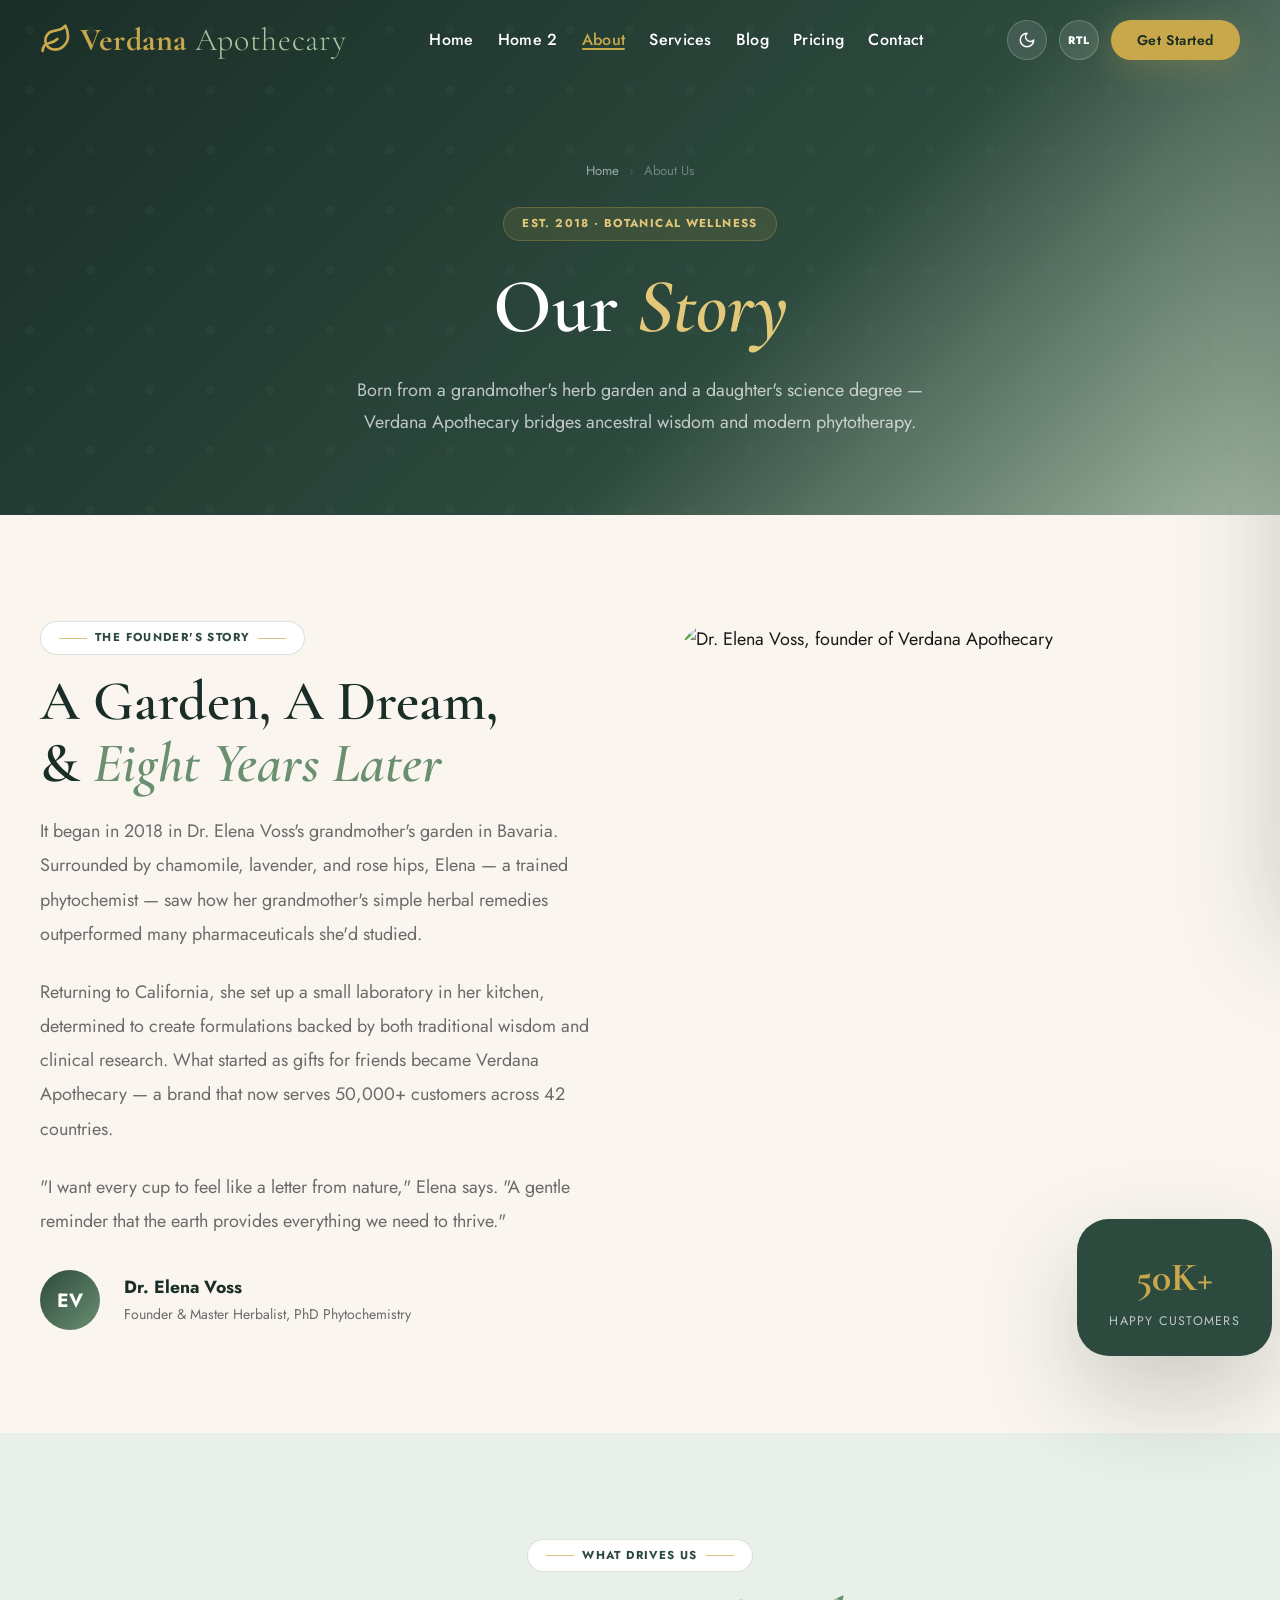
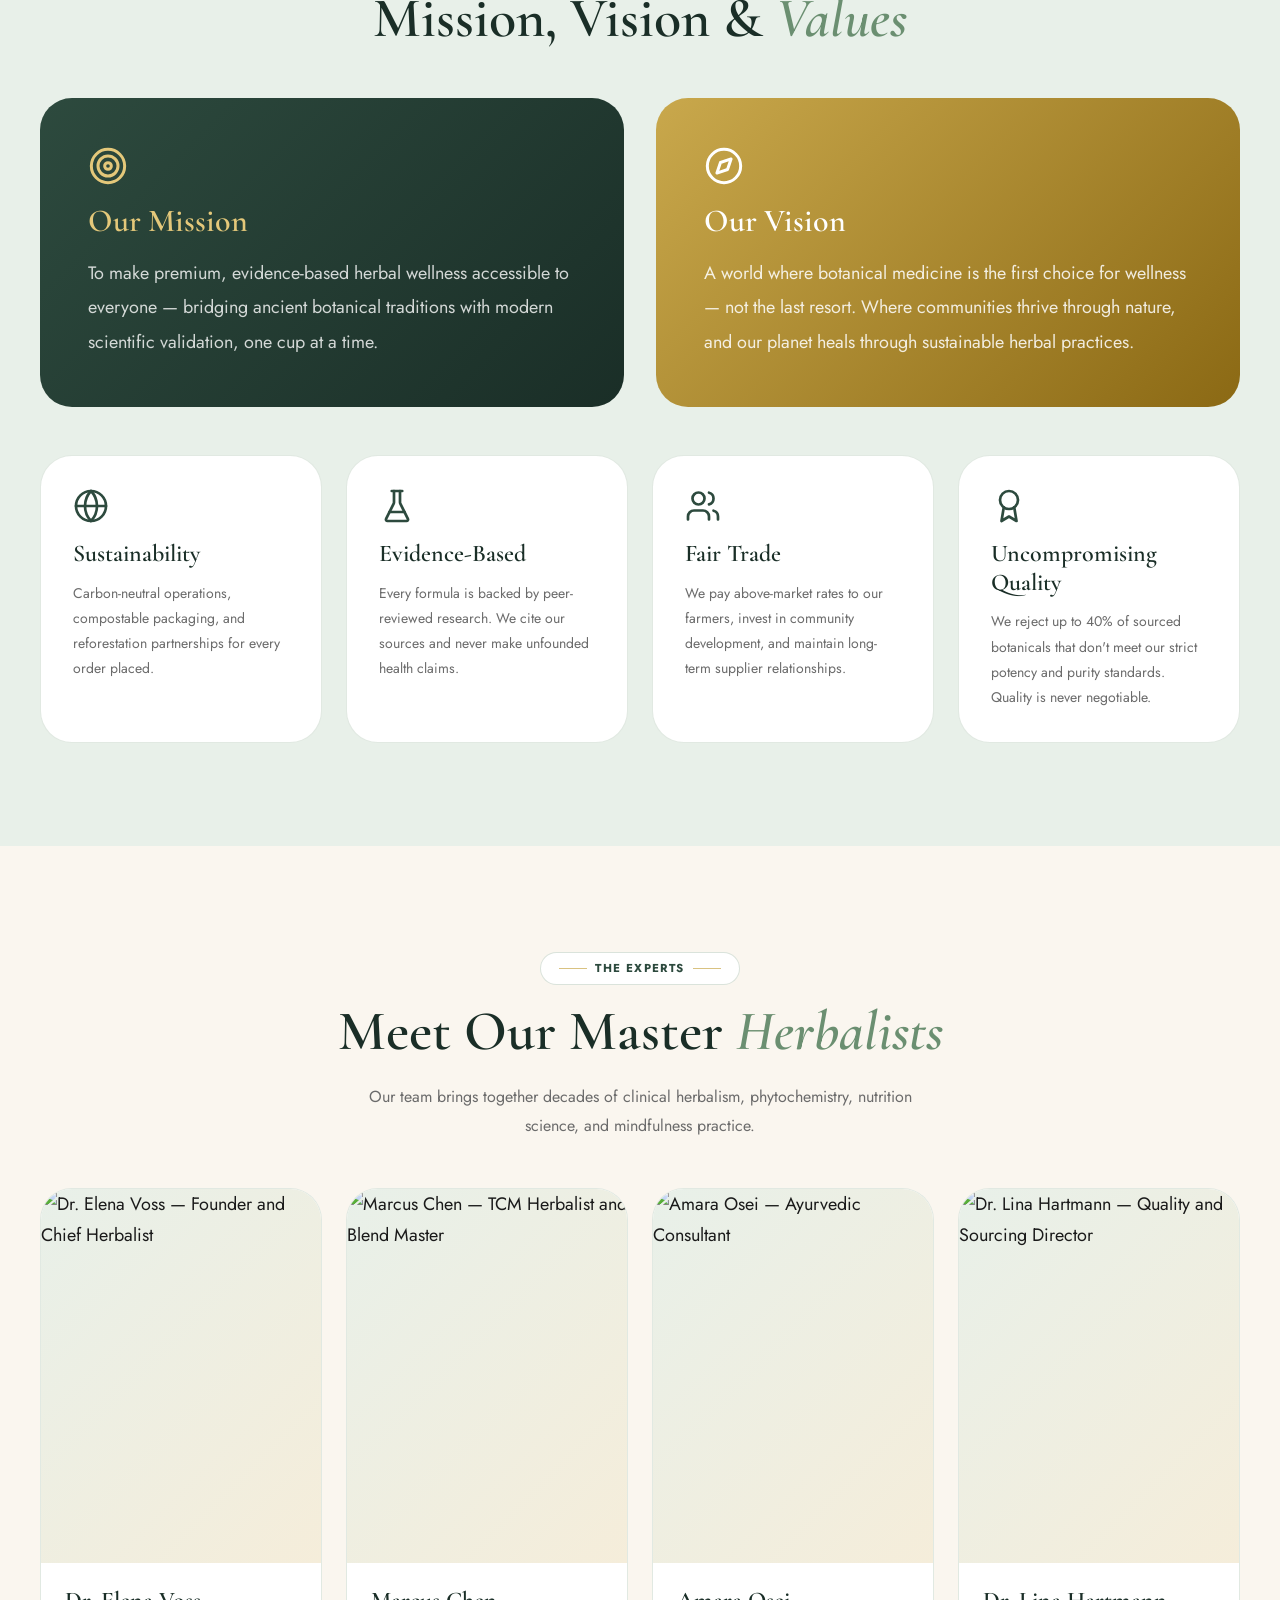
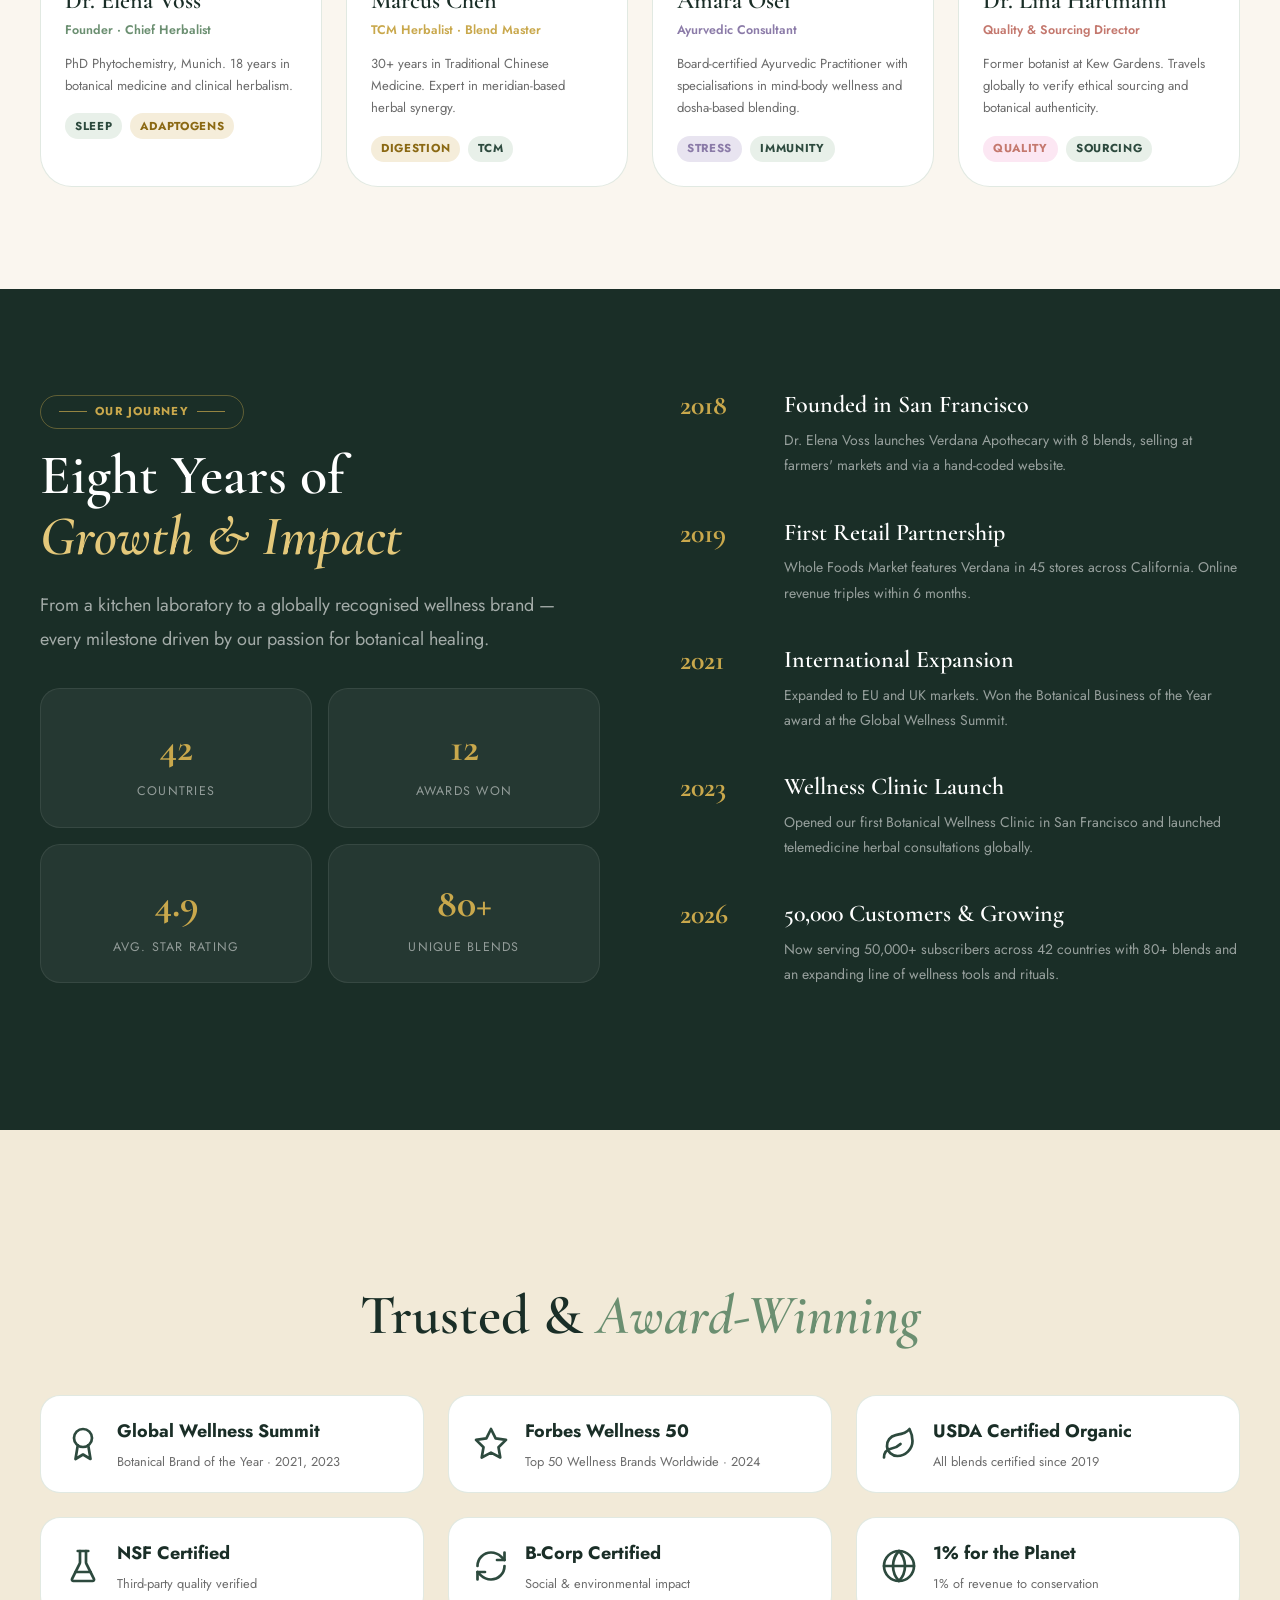
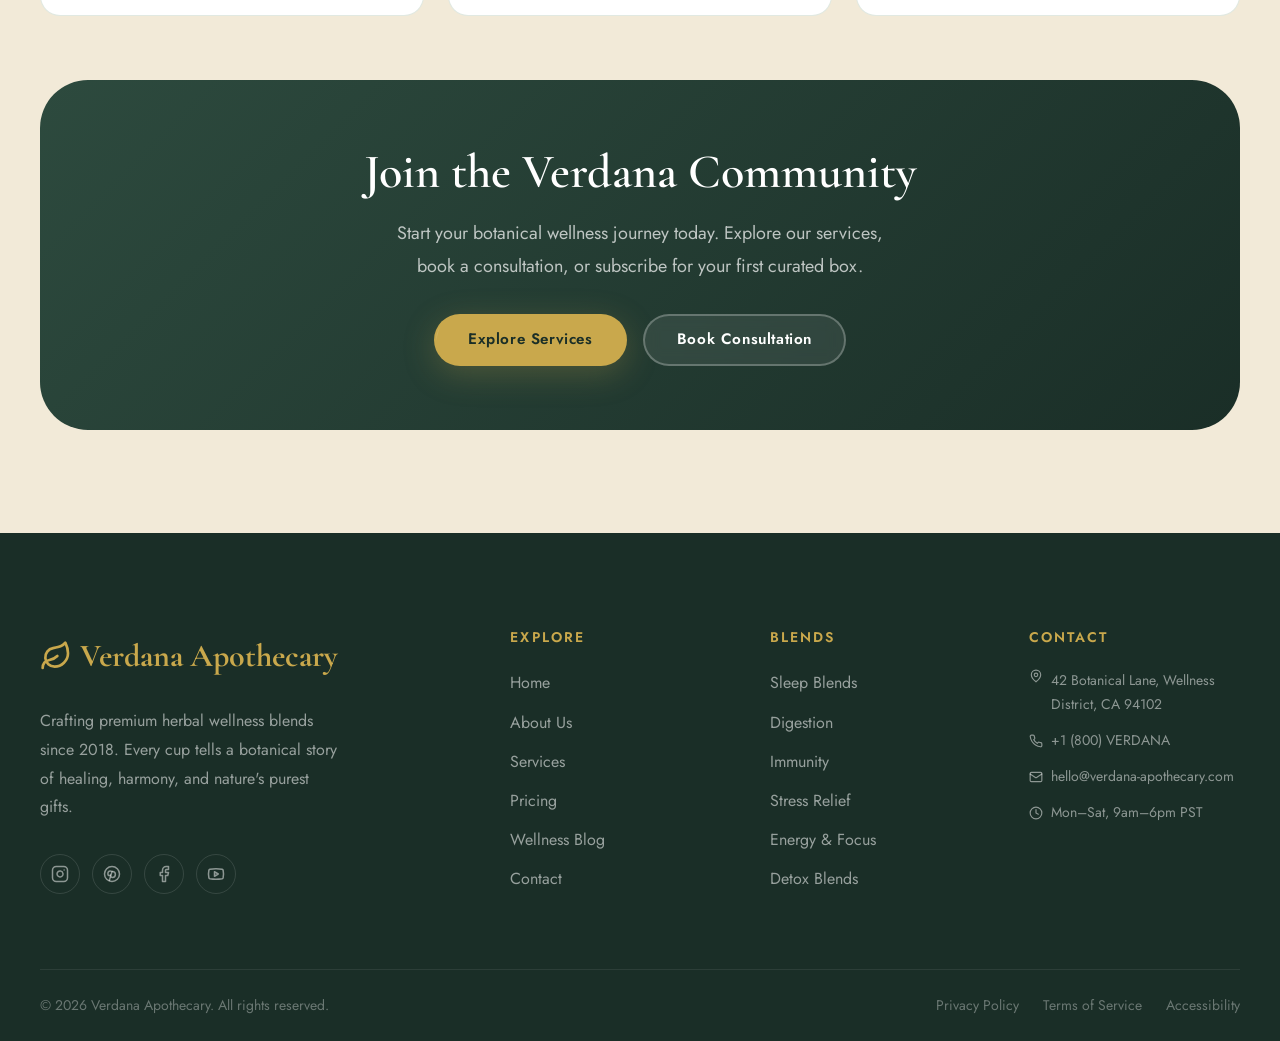
==== commit 62cfb511: "first commit" ====
--- a/about.html
+++ b/about.html
@@ -31,15 +31,15 @@
 <section class="page-hero" aria-label="About us hero">
   <div style="position:absolute;inset:0;background-image:url('https://images.unsplash.com/photo-1441974231531-c6227db76b6e?auto=format&fit=crop&w=1600&q=80');background-size:cover;background-position:center;opacity:0.12;"></div>
   <div class="container" style="position:relative;z-index:1;">
+    <div class="breadcrumb" style="margin-bottom:1.5rem;" data-aos data-aos-delay="300">
+      <a href="index.html">Home</a>
+      <span class="breadcrumb-sep">About Us</span>
+    </div>
     <div class="hero-badge" style="justify-content:center;margin-bottom:1.5rem;" data-aos>Est. 2018 · Botanical Wellness</div>
     <h1 data-aos data-aos-delay="100">Our <em style="color:var(--clr-gold-light);">Story</em></h1>
     <p style="color:rgba(255,255,255,0.7);max-width:580px;margin:1.5rem auto 0;line-height:1.8;" data-aos data-aos-delay="200">
       Born from a grandmother's herb garden and a daughter's science degree — Verdana Apothecary bridges ancestral wisdom and modern phytotherapy.
     </p>
-    <div class="breadcrumb" style="margin-top:2rem;" data-aos data-aos-delay="300">
-      <a href="index.html">Home</a>
-      <span class="breadcrumb-sep">About Us</span>
-    </div>
   </div>
 </section>
 
--- a/assets/css/main.css
+++ b/assets/css/main.css
@@ -234,7 +234,7 @@
   display: inline-flex;
   align-items: center;
   gap: var(--sp-2);
-  padding: 0.875rem 2.25rem;
+  padding: 0.65rem 2.25rem;
   border-radius: var(--r-full);
   font-family: var(--ff-body);
   font-size: var(--fs-sm);
@@ -311,9 +311,9 @@
   color: #fff;
 }
 
-.btn-sm { padding: 0.625rem 1.5rem; font-size: var(--fs-xs); }
-.btn-lg { padding: 1.125rem 2.75rem; font-size: var(--fs-base); }
-.btn-xl { padding: 1.375rem 3.25rem; font-size: var(--fs-lg); }
+.btn-sm { padding: 0.5rem 1.5rem; font-size: var(--fs-xs); }
+.btn-lg { padding: 0.7rem 2.75rem; font-size: var(--fs-base); }
+.btn-xl { padding: 0.75rem 3.25rem; font-size: var(--fs-lg); }
 
 /* ─── CARDS ─── */
 .card {
@@ -343,6 +343,7 @@
 
 /* ─── NAVBAR ─── */
 .navbar {
+  --nav-control-h: 2.5rem;
   position: fixed;
   top: 0; left: 0; right: 0;
   z-index: 1000;
@@ -364,28 +365,39 @@
   color: var(--clr-gold);
   letter-spacing: 0.02em;
   line-height: 1;
+  white-space: nowrap;
+  flex-shrink: 0;
 }
 .nav-brand span { color: var(--clr-sage-light); font-weight: 300; }
 .nav-inner {
   display: flex;
   align-items: center;
   justify-content: space-between;
+  flex-wrap: nowrap;
   gap: var(--sp-8);
 }
 .nav-links {
   display: flex;
   align-items: center;
+  flex-wrap: nowrap;
   gap: var(--sp-6);
+  height: var(--nav-control-h);
 }
 .nav-link {
+  /* Same control height as the toggles / CTA so the whole header row
+     lines up on one baseline with consistent height */
+  display: inline-flex;
+  align-items: center;
+  height: var(--nav-control-h);
   font-size: var(--fs-sm);
   font-weight: 500;
   /* Pure white: top navbar always sits on a dark hero/overlay.
      (var(--clr-white) remaps to dark in dark-mode — unreadable here.) */
   color: #fff;
   position: relative;
-  padding: 0.25rem 0;
+  padding: 0;
   letter-spacing: 0.02em;
+  white-space: nowrap;
   transition: color var(--t-fast);
 }
 .navbar.scrolled .nav-link { color: var(--text-primary); }
@@ -393,7 +405,8 @@
 .nav-link::after {
   content: '';
   position: absolute;
-  bottom: -2px; left: 0;
+  /* Hug the text now that the link fills the full control height */
+  bottom: calc(50% - 0.6em); left: 0;
   width: 0; height: 2px;
   background: var(--clr-gold);
   transition: width var(--t-base);
@@ -406,7 +419,15 @@
 .nav-actions {
   display: flex;
   align-items: center;
+  flex-shrink: 0;
   gap: var(--sp-3);
+}
+.nav-actions .btn {
+  height: var(--nav-control-h);
+  padding-block: 0;
+  padding-inline: var(--sp-6);
+  font-size: var(--fs-xs);
+  line-height: 1;
 }
 
 /* Dropdown */
@@ -450,8 +471,12 @@
 .hamburger {
   display: none;
   flex-direction: column;
+  align-items: center;
+  justify-content: center;
   gap: 5px;
-  padding: var(--sp-2);
+  width: var(--nav-control-h);
+  height: var(--nav-control-h);
+  padding: 0;
   cursor: pointer;
 }
 .hamburger span {
@@ -536,7 +561,7 @@
 
 /* ─── THEME TOGGLE ─── */
 .theme-toggle {
-  width: 40px; height: 40px;
+  width: var(--nav-control-h); height: var(--nav-control-h);
   border-radius: var(--r-full);
   display: flex; align-items: center; justify-content: center;
   background: rgba(255,255,255,0.1);
@@ -609,7 +634,7 @@
 .hero-title {
   font-size: clamp(2.8rem, 7vw, 6rem);
   font-family: var(--ff-heading);
-  font-weight: 700;
+  font-weight: 600;
   color: #fff;
   line-height: 1.05;
   letter-spacing: -0.02em;
@@ -670,7 +695,7 @@
   font-size: clamp(2rem, 4vw, 3rem);
   color: var(--clr-gold);
   margin-bottom: var(--sp-1);
-  font-weight: 700;
+  font-weight: 600;
 }
 .stat-item p {
   font-size: var(--fs-xs);
@@ -849,10 +874,10 @@
 .pricing-card.featured {
   background: linear-gradient(135deg, var(--clr-forest) 0%, var(--clr-forest-deep) 100%);
   border-color: var(--clr-gold);
-  transform: scale(1.04);
   box-shadow: var(--shadow-xl);
 }
 .pricing-card.featured * { color: rgba(255,255,255,0.9) !important; }
+.pricing-card.featured .btn-gold { color: var(--clr-forest-deep) !important; }
 .pricing-card.featured h3,
 .pricing-card.featured .price-amount { color: #fff !important; }
 .pricing-badge {
@@ -1017,7 +1042,7 @@
 .footer-heading {
   font-family: var(--ff-body);
   font-size: var(--fs-xs);
-  font-weight: 700;
+  font-weight: 600;
   letter-spacing: 0.15em;
   text-transform: uppercase;
   color: var(--clr-gold);
@@ -1357,13 +1382,26 @@
 .shadow-lg { box-shadow: var(--shadow-lg); }
 
 /* ─── RESPONSIVE UTILITIES ─── */
+/* Compact desktop header: tighten before the links can wrap */
+@media (min-width: 992px) and (max-width: 1199px) {
+  .nav-inner { gap: var(--sp-6); }
+  .nav-brand { font-size: var(--fs-xl); }
+  /* Keep the links from looking bunched next to the wide edge gaps */
+  .nav-links { gap: 1.25rem; }
+  .nav-link { font-size: 0.875rem; }
+  .nav-actions { gap: var(--sp-2); }
+  .nav-actions .btn { padding-inline: var(--sp-3); }
+}
+/* Switch to the drawer while there is still room for one clean row */
+@media (max-width: 991px) {
+  .nav-links { display: none; }
+  .hamburger { display: flex; }
+}
 @media (max-width: 768px) {
   .hide-mobile { display: none !important; }
   /* Keep .nav-actions visible: it holds the hamburger (hiding the
      parent would hide the hamburger too and lock mobile users out) */
-  .nav-links { display: none; }
   .nav-actions { display: flex; gap: var(--sp-2); }
-  .hamburger { display: flex; }
   .hero-actions { flex-direction: column; align-items: flex-start; }
   .g-2.responsive { grid-template-columns: 1fr; }
   .footer-grid { grid-template-columns: 1fr 1fr; gap: var(--sp-8); }
@@ -1633,11 +1671,12 @@
 .accordion-header:hover { color: var(--clr-forest); }
 .accordion-icon {
   font-size: 1.25rem;
-  color: var(--clr-sage);
+  color: #4A7351;
   transition: transform 0.35s;
   flex-shrink: 0;
   line-height: 1;
 }
+[data-theme="dark"] .accordion-icon { color: var(--clr-sage-light); }
 .accordion-item.open .accordion-icon { transform: rotate(45deg); }
 .accordion-body {
   overflow: hidden;
@@ -1660,6 +1699,8 @@
   padding: 2.5rem 2rem;
   transition: all 0.5s ease;
   position: relative;
+  display: flex;
+  flex-direction: column;
 }
 .pricing-card:hover {
   transform: translateY(-6px);
@@ -1670,10 +1711,9 @@
   background: linear-gradient(135deg, var(--clr-forest), var(--clr-forest-deep));
   border-color: var(--clr-gold);
   box-shadow: var(--shadow-xl);
-  transform: scale(1.03);
   color: rgba(255,255,255,0.85);
 }
-.pricing-card.featured:hover { transform: scale(1.03) translateY(-6px); }
+.pricing-card.featured:hover { transform: translateY(-6px); }
 .pricing-badge {
   position: absolute;
   top: -12px;
@@ -1700,8 +1740,8 @@
 .pricing-card.featured .price-amount { color: var(--clr-gold); }
 .price-period { font-size: 0.78rem; color: var(--text-secondary); margin-bottom: 1.5rem; }
 .pricing-card.featured .price-period { color: rgba(255,255,255,0.5); }
-.price-features { list-style: none; padding: 0; margin: 0 0 2rem; display: flex; flex-direction: column; gap: 0.625rem; }
-.price-feature { display: flex; align-items: flex-start; gap: 0.625rem; font-size: 0.875rem; color: var(--text-secondary); }
+.price-features { list-style: none; padding: 0; margin: 0 0 2rem; display: flex; flex-direction: column; gap: 0.625rem; flex: 1 0 auto; }
+.price-feature { display: flex; align-items: flex-start; gap: 0.625rem; font-size: 0.875rem; color: var(--text-secondary); flex: 1 0 auto; }
 .pricing-card.featured .price-feature { color: rgba(255,255,255,0.75); }
 .check { color: var(--clr-sage); font-weight: 700; flex-shrink: 0; }
 .check.x { color: var(--border-color); }
@@ -1888,10 +1928,12 @@
 }
 
 /* BUTTON SIZES ──────────────────────────────── */
-.btn-sm  { padding: 0.5rem 1.125rem; font-size: 0.82rem; }
-.btn-lg  { padding: 1rem 2.25rem; font-size: 1rem; }
-.btn-xl  { padding: 1.1rem 2.5rem; font-size: 1.05rem; }
-.btn { display: inline-flex; align-items: center; gap: 0.5rem; border-radius: var(--r-full); font-family: var(--ff-body); font-weight: 600; cursor: pointer; transition: all 0.3s; text-decoration: none; border: 2px solid transparent; padding: 0.875rem 2rem; font-size: 0.9rem; }
+/* Trimmed vertical padding so CTAs sit shorter and denser.
+   Base rule comes first so the size modifiers below actually apply. */
+.btn { display: inline-flex; align-items: center; gap: 0.5rem; border-radius: var(--r-full); font-family: var(--ff-body); font-weight: 600; cursor: pointer; transition: all 0.3s; text-decoration: none; border: 2px solid transparent; padding: 0.65rem 1.75rem; font-size: 0.9rem; }
+.btn-sm  { padding: 0.5rem 1.25rem; font-size: 0.85rem; }
+.btn-lg  { padding: 0.7rem 2rem; font-size: 0.95rem; }
+.btn-xl  { padding: 0.75rem 2.25rem; font-size: 1rem; }
 .btn-primary { background: var(--clr-forest); color: #fff; }
 .btn-primary:hover { background: var(--clr-forest-deep); box-shadow: var(--shadow-md); }
 .btn-gold { background: var(--clr-gold); color: var(--clr-forest-deep); }
@@ -2182,8 +2224,8 @@
 /* ── ≤480px (large phones) ── */
 @media (max-width: 480px) {
   .container { padding-inline: 1rem; }
+  .navbar { --nav-control-h: 36px; }
   .nav-inner { gap: 0.75rem; }
-  .theme-toggle { width: 36px; height: 36px; }
   .section { padding-block: clamp(3rem, 12vw, 4rem); }
   [style*="grid-template-columns:repeat(3"],
   [style*="grid-template-columns:repeat(4"],
@@ -2195,16 +2237,16 @@
   .newsletter-btn { border-radius: 0 0 var(--r-lg) var(--r-lg); padding: 1rem; }
   /* Scroll wide tables instead of crushing them */
   .compare-table { min-width: 620px; font-size: 0.78rem; }
-  .btn-lg { padding: 1rem 1.5rem; font-size: 0.95rem; }
-  .btn-xl { padding: 1rem 1.5rem; font-size: 0.95rem; }
+  .btn-lg { padding: 0.8rem 1.5rem; font-size: 0.95rem; }
+  .btn-xl { padding: 0.8rem 1.5rem; font-size: 0.95rem; }
   .breadcrumb { font-size: 0.78rem; }
 }
 
 /* ── ≤360px (small phones) ── */
 @media (max-width: 360px) {
   .container { padding-inline: 0.875rem; }
-  .btn { padding: 0.8rem 1.4rem; font-size: 0.82rem; }
-  .btn-lg, .btn-xl { padding: 0.9rem 1.25rem; font-size: 0.88rem; }
+  .btn { padding: 0.65rem 1.4rem; font-size: 0.82rem; }
+  .btn-lg, .btn-xl { padding: 0.75rem 1.25rem; font-size: 0.88rem; }
   .section-label { font-size: 0.65rem; padding: 0.3rem 0.875rem; }
   .countdown-num { font-size: 1.6rem !important; }
   .price-amount { font-size: 2.5rem !important; }
